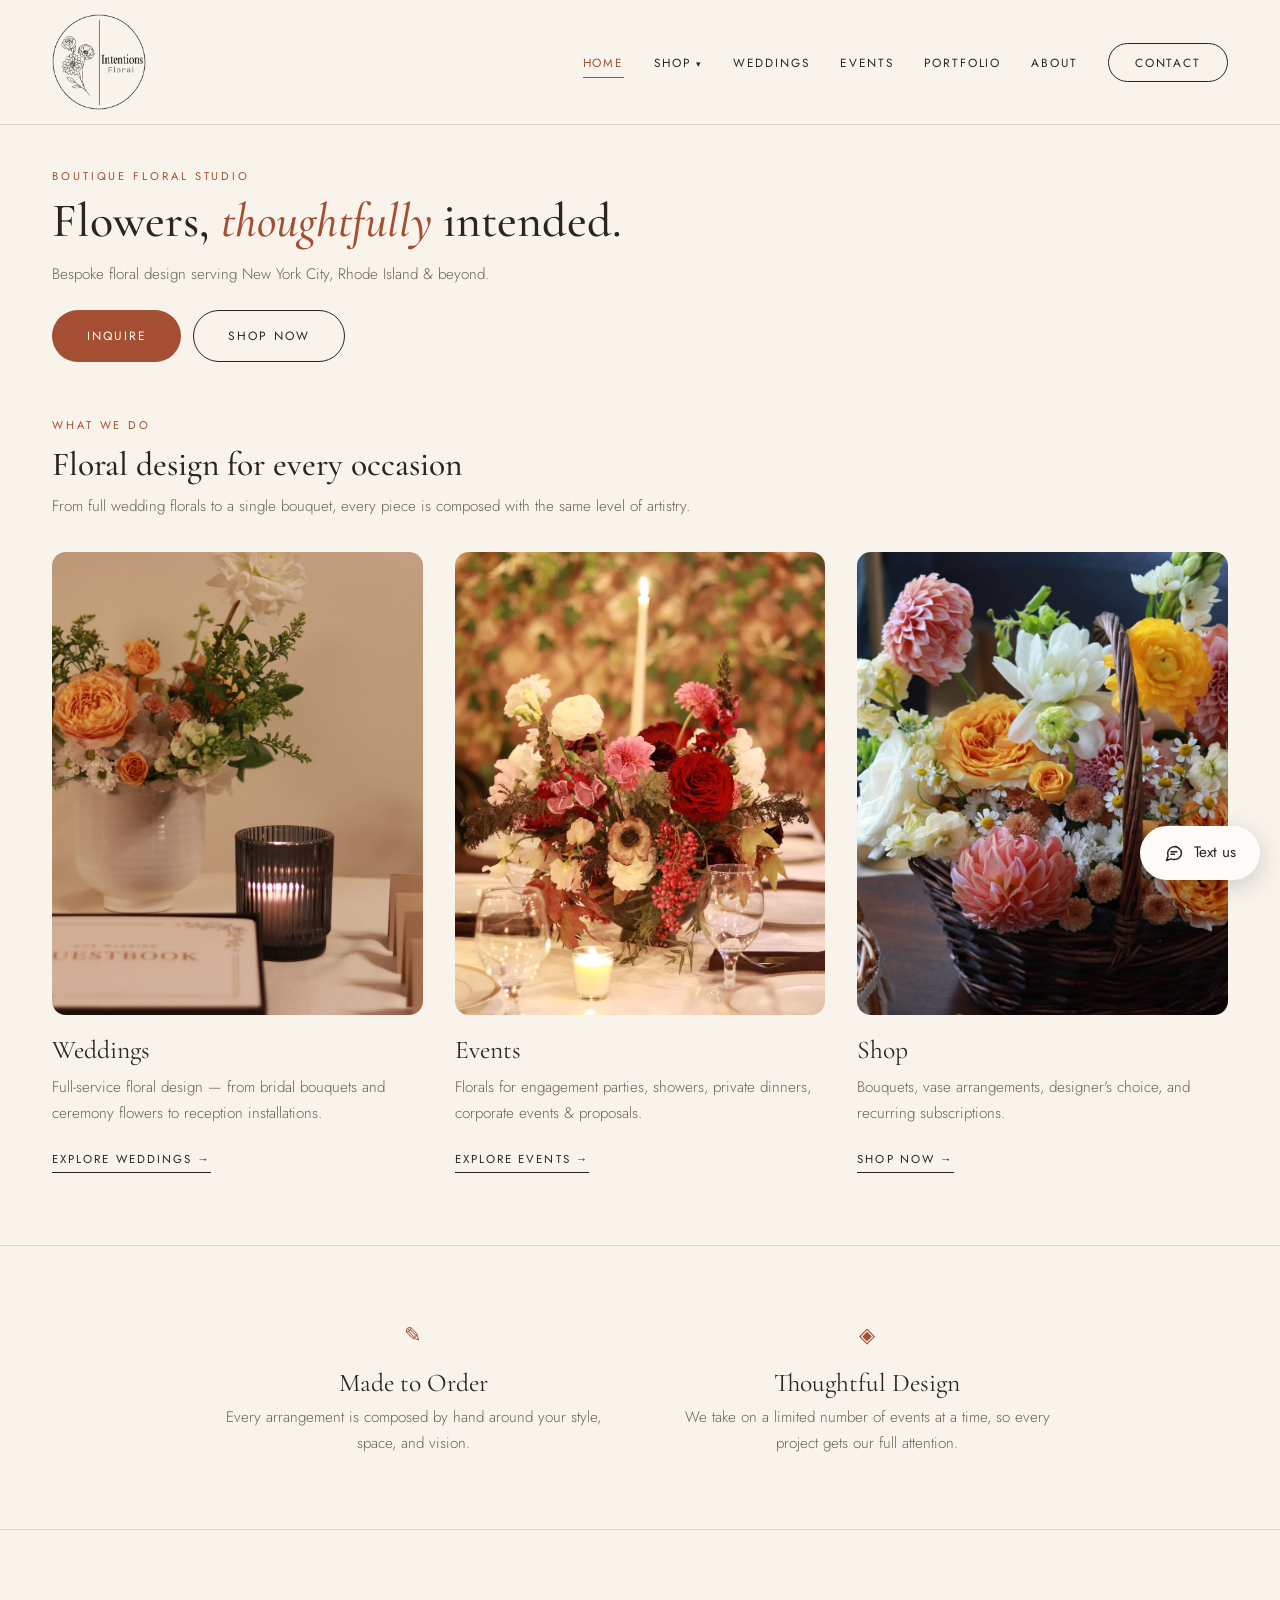
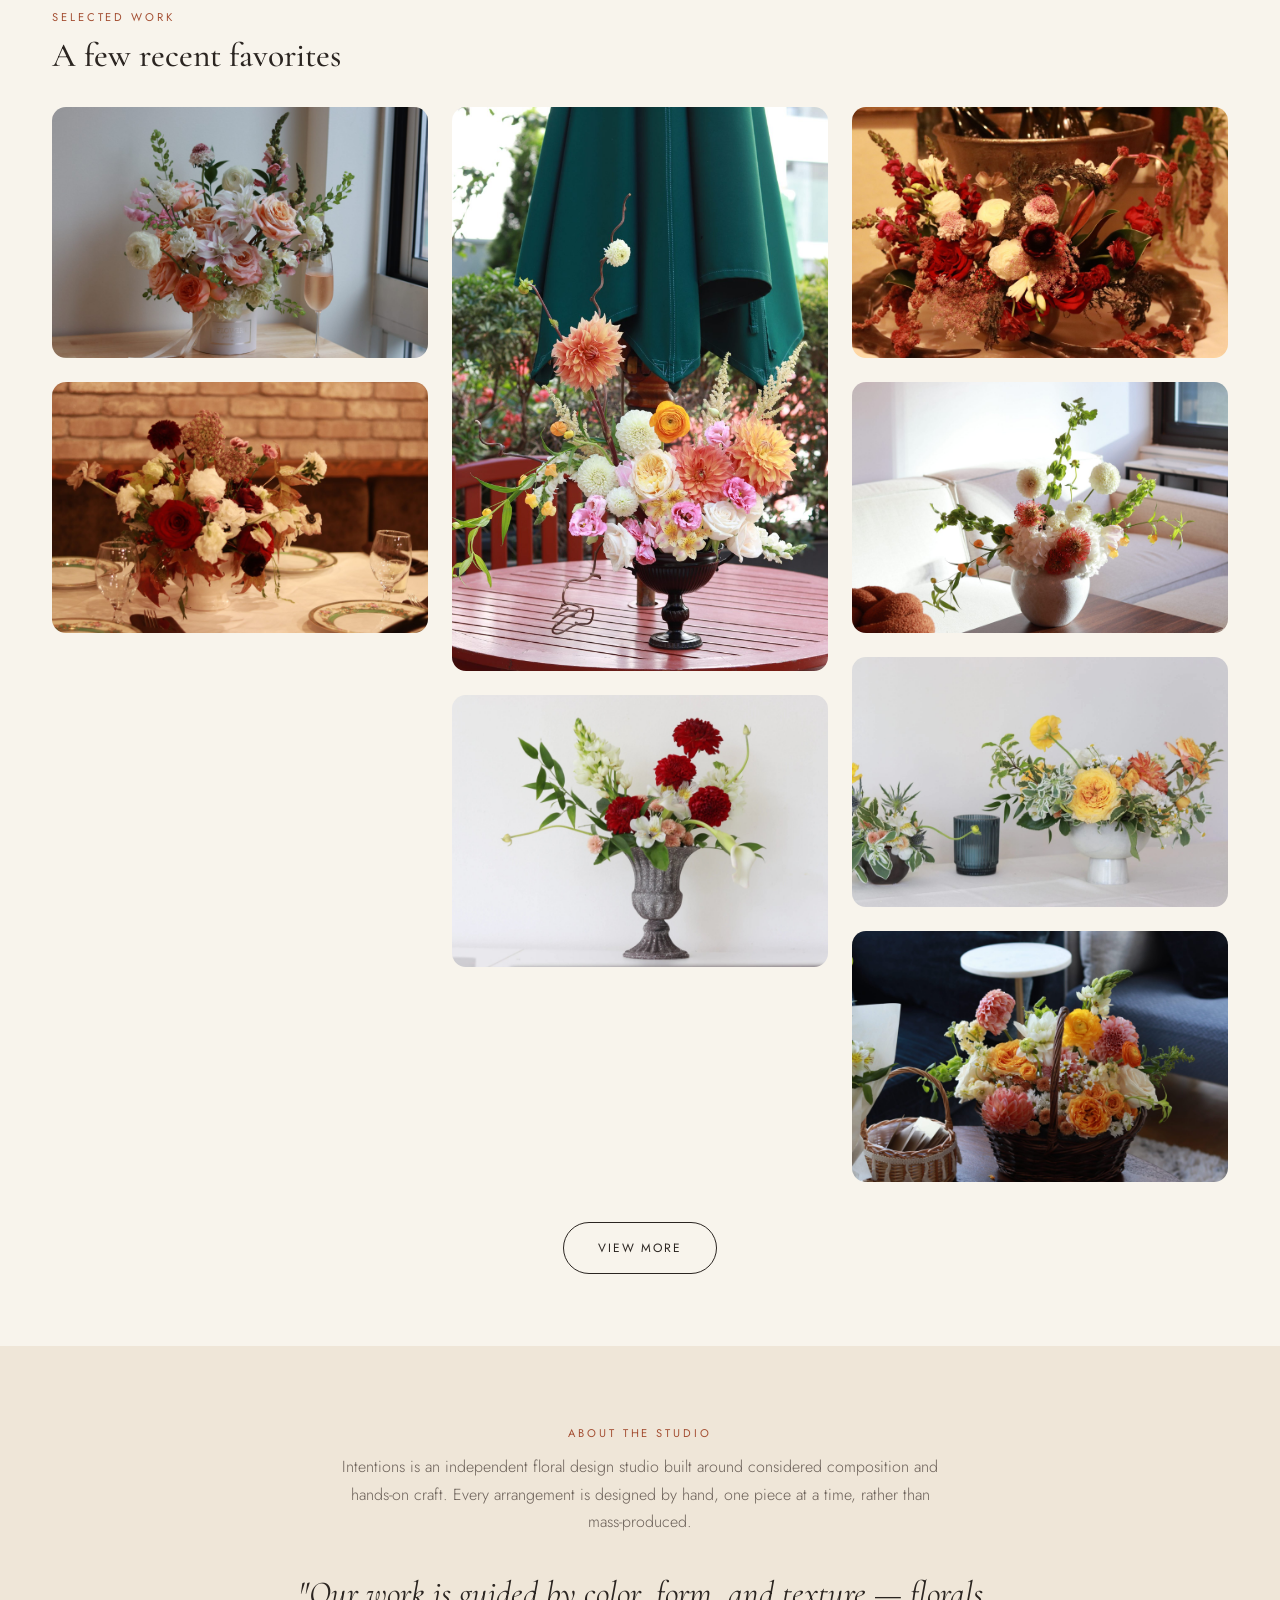
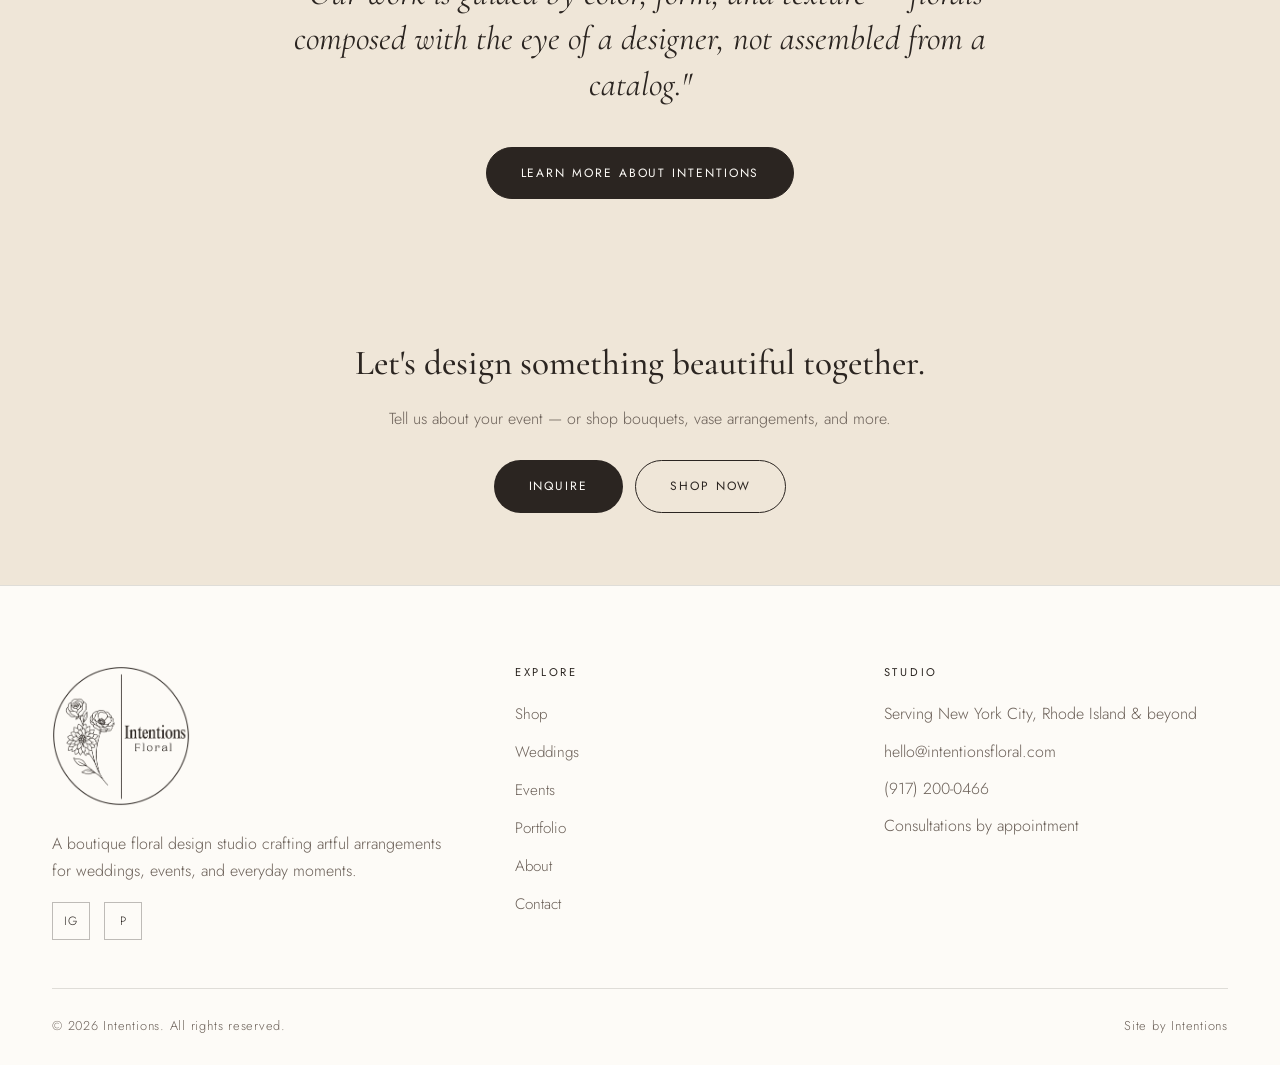
==== index.html @ 56207281 "Contact form: send submissions to a form-service endpoint, show honest errors instead of fake succes" ====
<!DOCTYPE html>
<html lang="en">
<head>
  <meta charset="UTF-8">
  <meta name="viewport" content="width=device-width, initial-scale=1.0">
  <title>Intentions | Floral Design Studio</title>
  <meta name="description" content="Intentions is a boutique floral design studio creating artful arrangements for weddings, events, and everyday moments — serving New York City, Rhode Island & beyond.">
  <link rel="icon" href="data:image/svg+xml,<svg xmlns=%22http://www.w3.org/2000/svg%22 viewBox=%220 0 100 100%22><text y=%22.9em%22 font-size=%2290%22>✿</text></svg>">
  <link rel="preconnect" href="https://fonts.googleapis.com">
  <link rel="preconnect" href="https://fonts.gstatic.com" crossorigin>
  <link href="https://fonts.googleapis.com/css2?family=Cormorant+Garamond:ital,wght@0,400;0,500;0,600;1,400;1,500&family=Jost:wght@300;400;500&display=swap" rel="stylesheet">
  <link rel="stylesheet" href="css/style.css?v=56">
</head>
<body>

  <header class="site-header">
    <nav class="nav">
      <a href="index.html" class="logo" aria-label="Intentions Floral home"><img src="images/brand/logo.png?v=3" alt="Intentions Floral"></a>
      <ul class="nav-links">
        <li><a href="index.html">Home</a></li>
        <li class="has-dropdown">
          <a href="shop.html" class="dropdown-toggle">Shop</a>
          <ul class="dropdown-menu">
            <li><a href="bouquets.html">Bouquets</a></li>
            <li><a href="vase-arrangements.html">Vase Arrangements</a></li>
            <li><a href="designers-choice.html">Designer's Choice</a></li>
            <li><a href="subscriptions.html">Subscriptions</a></li>
          </ul>
        </li>
        <li><a href="weddings.html">Weddings</a></li>
        <li><a href="events.html">Events</a></li>
        <li><a href="portfolio.html">Portfolio</a></li>
        <li><a href="about.html">About</a></li>
        <li><a href="contact.html" class="nav-cta">Contact</a></li>
      </ul>
      <button class="nav-toggle" aria-label="Toggle navigation" aria-expanded="false">
        <span></span><span></span><span></span>
      </button>
    </nav>
  </header>

  <main>
    <!-- Hero -->
    <section class="hero">
      <div class="container">
        <div class="hero-copy">
          <span class="eyebrow hero-eyebrow">Boutique Floral Studio</span>
          <h1>Flowers, <em>thoughtfully</em> intended.</h1>
          <p>Bespoke floral design serving New York City, Rhode Island &amp; beyond.</p>
          <div class="hero-actions">
            <a href="contact.html" class="btn btn-primary">Inquire</a>
            <a href="shop.html" class="btn btn-outline">Shop Now</a>
          </div>
        </div>
      </div>
    </section>

    <!-- Three service categories -->
    <section class="services-preview">
      <div class="container">
        <div class="section-header">
          <span class="eyebrow">What We Do</span>
          <h2>Floral design for every occasion</h2>
          <p>From full wedding florals to a single bouquet, every piece is composed with the same level of artistry.</p>
        </div>
        <div class="services-grid">
          <div class="service-card large">
            <div class="card-media"><img src="images/arrangements/peach-rose-styled.jpg" alt="Peach garden rose arrangement styled beside a wedding guestbook and escort cards"></div>
            <div class="service-card-body">
              <h3>Weddings</h3>
              <p>Full-service floral design — from bridal bouquets and ceremony flowers to reception installations.</p>
              <a href="weddings.html" class="service-link">Explore Weddings →</a>
            </div>
          </div>
          <div class="service-card large">
            <div class="card-media"><img src="images/events/oda-house/oda-house-dinner-centerpiece-portrait.jpg" alt="Burgundy rose and dahlia centerpiece beside a taper candle at a private dinner"></div>
            <div class="service-card-body">
              <h3>Events</h3>
              <p>Florals for engagement parties, showers, private dinners, corporate events &amp; proposals.</p>
              <a href="events.html" class="service-link">Explore Events →</a>
            </div>
          </div>
          <div class="service-card large">
            <div class="card-media"><img src="images/arrangements/basket-dahlia-full.jpg" alt="Dahlia and garden rose arrangement in a woven basket"></div>
            <div class="service-card-body">
              <h3>Shop</h3>
              <p>Bouquets, vase arrangements, designer's choice, and recurring subscriptions.</p>
              <a href="shop.html" class="service-link">Shop Now →</a>
            </div>
          </div>
        </div>
      </div>
    </section>

    <!-- Intro strip -->
    <section class="intro-strip">
      <div class="container">
        <div class="intro-item">
          <div class="icon">✎</div>
          <h3>Made to Order</h3>
          <p>Every arrangement is composed by hand around your style, space, and vision.</p>
        </div>
        <div class="intro-item">
          <div class="icon">◈</div>
          <h3>Thoughtful Design</h3>
          <p>We take on a limited number of events at a time, so every project gets our full attention.</p>
        </div>
      </div>
    </section>

    <!-- Selected work preview -->
    <section class="work-preview">
      <div class="container">
        <div class="section-header">
          <span class="eyebrow">Selected Work</span>
          <h2>A few recent favorites</h2>
        </div>
        <div class="gallery-grid">
          <div><img src="images/arrangements/peach-hatbox-champagne-styled.jpg" alt="Peach rose and ranunculus arrangement in a white flower box, styled beside a glass of rosé by a window"></div>
          <div><img src="images/events/oda-house/oda-house-dinner-table-centerpiece.jpg" alt="Burgundy and blush centerpiece on a private dinner table against a brick wall"></div>
          <div><img src="images/arrangements/garden-party-styled.jpg" alt="Colorful dahlia, rose, and ranunculus arrangement in a dark urn on a patio table under a green umbrella"></div>
          <div><img src="images/arrangements/red-dahlia-urn-calla.jpg" alt="Red dahlia, white alstroemeria, and calla lily arrangement in a grey stone urn"></div>
          <div><img src="images/events/oda-house/oda-house-wine-display-florals.jpg" alt="Burgundy florals styled around a bucket of wine bottles"></div>
          <div><img src="images/arrangements/garden-dahlia-centerpiece-full.jpg" alt="White dahlia, hydrangea, and pincushion protea arrangement in a white vase on a coffee table"></div>
          <div><img src="images/arrangements/yellow-garden-rose-compote-votive.jpg" alt="Yellow garden rose, orange dahlia, and ranunculus arrangement in a pale footed bowl beside a blue glass votive"></div>
          <div><img src="images/arrangements/gift-basket-full.jpg" alt="Dahlia, garden rose, and ranunculus gift basket arrangement"></div>
        </div>
        <div class="section-cta-center">
          <a href="portfolio.html" class="btn btn-outline">View More</a>
        </div>
      </div>
    </section>

    <!-- About the studio / philosophy -->
    <section class="philosophy">
      <div class="container">
        <span class="eyebrow">About the Studio</span>
        <p class="philosophy-intro">Intentions is an independent floral design studio built around considered composition and hands-on craft. Every arrangement is designed by hand, one piece at a time, rather than mass-produced.</p>
        <p class="philosophy-quote">"Our work is guided by color, form, and texture — florals composed with the eye of a designer, not assembled from a catalog."</p>
        <div class="section-cta-center">
          <a href="about.html" class="btn btn-dark">Learn More About Intentions</a>
        </div>
      </div>
    </section>

    <!-- CTA -->
    <section class="cta-band">
      <div class="container">
        <h2>Let's design something beautiful together.</h2>
        <p>Tell us about your event — or shop bouquets, vase arrangements, and more.</p>
        <div class="hero-actions">
          <a href="contact.html" class="btn btn-dark">Inquire</a>
          <a href="shop.html" class="btn btn-outline">Shop Now</a>
        </div>
      </div>
    </section>
  </main>

  <footer class="site-footer">
    <div class="container">
      <div class="footer-grid">
        <div class="footer-col">
          <a href="index.html" class="footer-logo" aria-label="Intentions Floral home"><img src="images/brand/logo.png?v=3" alt="Intentions Floral"></a>
          <p>A boutique floral design studio crafting artful arrangements for weddings, events, and everyday moments.</p>
          <div class="social-links">
            <a href="#" aria-label="Instagram">IG</a>
            <a href="#" aria-label="Pinterest">P</a>
          </div>
        </div>
        <div class="footer-col">
          <h4>Explore</h4>
          <ul>
            <li><a href="shop.html">Shop</a></li>
            <li><a href="weddings.html">Weddings</a></li>
            <li><a href="events.html">Events</a></li>
            <li><a href="portfolio.html">Portfolio</a></li>
            <li><a href="about.html">About</a></li>
            <li><a href="contact.html">Contact</a></li>
          </ul>
        </div>
        <div class="footer-col">
          <h4>Studio</h4>
          <ul>
            <li>Serving New York City, Rhode Island &amp; beyond</li>
            <li>hello@intentionsfloral.com</li>
            <li>(917) 200-0466</li>
            <li>Consultations by appointment</li>
          </ul>
        </div>
      </div>
      <div class="footer-bottom">
        <span>&copy; <span id="year"></span> Intentions. All rights reserved.</span>
        <span>Site by Intentions</span>
      </div>
    </div>
  </footer>

  <script src="js/main.js?v=56"></script>
</body>
</html>
---- css/style.css ----
/* =========================================================
   Intentions — Floral Design Studio
   Stylesheet — clean white, rounded, sans-serif (matches the Square store)
   ========================================================= */

:root {
  --color-ivory: #f8f4ec;
  --color-paper: #fdfbf7;
  --color-sand: #efe6d8;
  --color-sand-dark: #e0d3c0;
  --color-terracotta: #a44f33;
  --color-terracotta-dark: #843c25;
  --color-terracotta-light: #d79273;
  --color-olive: #6c7052;
  --color-olive-dark: #4f533b;
  --color-ink: #2b2521;
  --color-ink-soft: #6b6058;
  --color-white: #ffffff;
  --color-line: rgba(43, 37, 33, 0.14);

  --font-heading: 'Cormorant Garamond', Georgia, 'Times New Roman', serif;
  --font-body: 'Jost', 'Segoe UI', Arial, sans-serif;

  --max-width: 1240px;
  --radius-img: 14px;
  --radius-field: 10px;
  --transition: 0.3s ease;
}

/* ---------- Reset ---------- */
* {
  box-sizing: border-box;
}

html {
  scroll-behavior: smooth;
}

body {
  margin: 0;
  font-family: var(--font-body);
  font-weight: 300;
  color: var(--color-ink);
  background: var(--color-ivory);
  line-height: 1.75;
  -webkit-font-smoothing: antialiased;
}

img {
  max-width: 100%;
  display: block;
}

a {
  text-decoration: none;
  color: inherit;
}

ul {
  list-style: none;
  margin: 0;
  padding: 0;
}

h1, h2, h3, h4 {
  font-family: var(--font-heading);
  font-weight: 400;
  line-height: 1.15;
  margin: 0 0 0.6em;
  color: var(--color-ink);
}

p {
  margin: 0 0 1em;
}

.container {
  max-width: var(--max-width);
  margin: 0 auto;
  padding: 0 32px;
}

section {
  padding: 72px 0;
}

.section-header {
  text-align: center;
  max-width: 660px;
  margin: 0 auto 40px;
}

.eyebrow {
  display: inline-block;
  font-family: var(--font-body);
  letter-spacing: 0.26em;
  text-transform: uppercase;
  font-size: 0.7rem;
  color: var(--color-terracotta);
  margin-bottom: 10px;
  font-weight: 400;
}

.section-header h2 {
  font-size: 2.1rem;
  font-weight: 300;
  margin-bottom: 0.3em;
}

.section-header p {
  color: var(--color-ink-soft);
  font-size: 0.95rem;
  margin: 8px 0 0;
}

/* ---------- Buttons ---------- */
.btn {
  display: inline-block;
  padding: 16px 38px;
  border-radius: 0;
  font-family: var(--font-body);
  font-size: 0.74rem;
  letter-spacing: 0.2em;
  text-transform: uppercase;
  font-weight: 400;
  cursor: pointer;
  border: 1px solid transparent;
  transition: background var(--transition), color var(--transition), border-color var(--transition);
}

.btn-primary {
  background: var(--color-terracotta);
  color: var(--color-paper);
}

.btn-primary:hover {
  background: var(--color-terracotta-dark);
}

.btn-outline {
  background: transparent;
  color: var(--color-ink);
  border-color: var(--color-ink);
}

.btn-outline:hover {
  background: var(--color-ink);
  color: var(--color-paper);
}

.btn-dark {
  background: var(--color-ink);
  color: var(--color-paper);
}

.btn-dark:hover {
  background: var(--color-terracotta);
}

/* ---------- Header / Nav ---------- */
.site-header {
  position: sticky;
  top: 0;
  z-index: 1000;
  background: rgba(248, 244, 236, 0.94);
  backdrop-filter: blur(8px);
  border-bottom: 1px solid var(--color-line);
}

.nav {
  display: flex;
  align-items: center;
  justify-content: space-between;
  padding: 24px 32px;
  max-width: var(--max-width);
  margin: 0 auto;
}

.logo {
  font-family: var(--font-heading);
  font-size: 1.55rem;
  line-height: 1;
  font-weight: 500;
  text-transform: uppercase;
  letter-spacing: 0.2em;
  color: var(--color-ink);
}

.logo span {
  color: var(--color-terracotta);
}

.nav-links {
  display: flex;
  gap: 30px;
  align-items: center;
}

/* ---------- Dropdown (Shop) ---------- */
.has-dropdown {
  position: relative;
}

.dropdown-toggle::after {
  content: '▾';
  display: inline-block;
  margin-left: 5px;
  font-size: 0.8em;
}

.dropdown-menu {
  list-style: none;
  margin: 0;
  padding: 0;
}

@media (min-width: 861px) {
  .dropdown-menu {
    position: absolute;
    top: 100%;
    left: -18px;
    background: var(--color-paper);
    border: 1px solid var(--color-line);
    box-shadow: 0 20px 36px rgba(43, 37, 33, 0.1);
    padding: 10px 0;
    margin-top: 14px;
    min-width: 220px;
    opacity: 0;
    visibility: hidden;
    transform: translateY(6px);
    transition: opacity var(--transition), transform var(--transition), visibility var(--transition);
  }

  .dropdown-menu::before {
    content: '';
    position: absolute;
    left: 0;
    right: 0;
    top: -16px;
    height: 16px;
  }

  .has-dropdown:hover .dropdown-menu,
  .has-dropdown:focus-within .dropdown-menu {
    opacity: 1;
    visibility: visible;
    transform: translateY(0);
  }

  .dropdown-menu li {
    display: block;
  }

  .dropdown-menu a {
    display: block;
    padding: 11px 22px;
    white-space: nowrap;
  }

  .dropdown-menu a:hover {
    background: var(--color-sand);
    color: var(--color-terracotta-dark);
  }
}

@media (max-width: 860px) {
  .dropdown-menu {
    padding-left: 16px;
    border-left: 1px solid var(--color-line);
    margin: 2px 0 10px;
  }

  .dropdown-menu a {
    padding: 8px 0 !important;
    color: var(--color-ink-soft);
  }
}

.nav-links a {
  font-size: 0.74rem;
  letter-spacing: 0.16em;
  text-transform: uppercase;
  font-weight: 400;
  white-space: nowrap;
  color: var(--color-ink);
  position: relative;
  padding: 4px 0;
  transition: color var(--transition);
}

.nav-links a:hover,
.nav-links a.active {
  color: var(--color-terracotta);
}

.nav-links a.active::after {
  content: '';
  position: absolute;
  left: 0;
  bottom: -3px;
  width: 100%;
  height: 1px;
  background: var(--color-terracotta);
}

.nav-links a.nav-cta {
  border: 1px solid var(--color-ink);
  color: var(--color-ink);
  padding: 10px 24px;
  transition: background var(--transition), color var(--transition);
}

.nav-links a.nav-cta:hover,
.nav-links a.nav-cta.active {
  background: var(--color-ink);
  color: var(--color-paper);
}

.nav-links a.nav-cta.active::after {
  display: none;
}

.nav-toggle {
  display: none;
  flex-direction: column;
  gap: 6px;
  background: none;
  border: none;
  cursor: pointer;
  padding: 6px;
}

.nav-toggle span {
  width: 26px;
  height: 1px;
  background: var(--color-ink);
  transition: transform var(--transition), opacity var(--transition);
}

/* ---------- Photo hero (weddings) ---------- */
.photo-hero {
  position: relative;
  min-height: 420px;
  display: flex;
  align-items: center;
  justify-content: center;
  text-align: center;
  background-size: cover;
  background-position: center;
  color: var(--color-paper);
  overflow: hidden;
}

.photo-hero::before {
  content: '';
  position: absolute;
  inset: 0;
  background: linear-gradient(180deg, rgba(43, 37, 33, 0.3), rgba(43, 37, 33, 0.6));
}

.photo-hero .container {
  position: relative;
  z-index: 1;
}

.photo-hero .eyebrow {
  color: rgba(252, 250, 246, 0.85);
}

.photo-hero h1 {
  color: var(--color-paper);
  font-size: 2.8rem;
  font-weight: 300;
  margin-bottom: 8px;
}

.photo-hero p {
  color: rgba(252, 250, 246, 0.85);
}

.photo-hero .breadcrumb a {
  color: var(--color-paper);
}

/* ---------- Hero (home) ---------- */
.hero {
  position: relative;
  padding: 40px 0 56px;
  background: var(--color-ivory);
  overflow: hidden;
}

.hero .container {
  display: grid;
  grid-template-columns: 0.7fr 1.3fr;
  gap: 56px;
  align-items: center;
}

.hero-eyebrow {
  color: var(--color-terracotta);
}

.hero h1 {
  font-size: 3rem;
  font-weight: 300;
  line-height: 1.08;
  margin-bottom: 0.35em;
}

.hero h1 em {
  font-style: italic;
  color: var(--color-terracotta);
}

.hero p {
  font-size: 0.95rem;
  color: var(--color-ink-soft);
  max-width: 340px;
}

.hero-actions {
  display: flex;
  gap: 12px;
  margin-top: 26px;
  flex-wrap: wrap;
}

.hero-visual {
  position: relative;
  height: calc(100vh - 180px);
  min-height: 420px;
  max-height: 720px;
  background: url('../images/arrangements/sculptural-dahlia-full.jpg') center/cover no-repeat;
  display: flex;
  align-items: flex-end;
  justify-content: flex-start;
  overflow: hidden;
}

.hero-visual::before {
  content: '';
  position: absolute;
  inset: 0;
  background: linear-gradient(180deg, rgba(43, 37, 33, 0) 60%, rgba(43, 37, 33, 0.55) 100%);
}

.hero-visual span {
  position: relative;
  font-family: var(--font-heading);
  font-style: italic;
  font-size: 1.25rem;
  color: var(--color-paper);
  margin: 0 0 28px 30px;
}

/* ---------- Placeholder image blocks (swap for real photos) ---------- */
.img-placeholder {
  position: relative;
  background: linear-gradient(160deg, var(--color-sand), var(--color-sand-dark));
  display: flex;
  align-items: center;
  justify-content: center;
  color: var(--color-ink-soft);
  font-family: var(--font-body);
  text-transform: uppercase;
  letter-spacing: 0.2em;
  font-size: 0.7rem;
  text-align: center;
  overflow: hidden;
}

.img-placeholder span {
  position: relative;
  z-index: 1;
  padding: 0 12px;
}

.img-placeholder small {
  display: block;
  font-size: 0.68rem;
  opacity: 0.85;
  margin-top: 4px;
  letter-spacing: 0.12em;
}

/* ---------- Intro strip ---------- */
.intro-strip {
  padding: 72px 0;
  border-top: 1px solid var(--color-line);
  border-bottom: 1px solid var(--color-line);
}

.intro-strip .container {
  display: grid;
  grid-template-columns: repeat(2, 1fr);
  gap: 72px;
  max-width: 900px;
  text-align: center;
}

.intro-item .icon {
  font-size: 1.3rem;
  color: var(--color-terracotta);
  margin-bottom: 14px;
}

.intro-item h3 {
  font-size: 1.6rem;
  font-weight: 400;
  margin-bottom: 8px;
}

.intro-item p {
  color: var(--color-ink-soft);
  font-size: 0.95rem;
  margin: 0;
}

/* ---------- Services grid / cards ---------- */
.services-grid {
  display: grid;
  grid-template-columns: repeat(3, 1fr);
  gap: 32px;
}

.services-grid.two-up {
  grid-template-columns: repeat(2, 1fr);
  max-width: 820px;
  margin: 0 auto;
}

.services-grid.four-up {
  grid-template-columns: repeat(4, 1fr);
  gap: 24px;
}

.service-card {
  background: transparent;
  transition: transform var(--transition);
}

.service-card .img-placeholder {
  height: 280px;
}

.service-card-body {
  padding: 20px 0 0;
}

.bouquet-tiers .service-card {
  display: flex;
  flex-direction: column;
}

.bouquet-tiers .service-card-body {
  flex: 1;
  display: flex;
  flex-direction: column;
}

.order-row {
  margin-top: auto;
  padding-top: 22px;
}

.btn-order {
  display: block;
  text-align: center;
  padding: 14px 24px;
}

.bouquet-tiers .card-media {
  aspect-ratio: 1 / 1;
}

.service-card h3 {
  font-size: 1.6rem;
  font-weight: 400;
  margin-bottom: 10px;
}

.service-card p {
  color: var(--color-ink-soft);
  font-size: 0.95rem;
}

.service-price {
  display: block;
  margin-top: 14px;
  color: var(--color-terracotta-dark);
  font-family: var(--font-heading);
  font-style: italic;
  font-size: 1.25rem;
}

.service-link {
  display: inline-block;
  margin-top: 8px;
  padding-bottom: 3px;
  font-size: 0.72rem;
  letter-spacing: 0.18em;
  text-transform: uppercase;
  font-weight: 400;
  color: var(--color-ink);
  border-bottom: 1px solid var(--color-ink);
  transition: color var(--transition), border-color var(--transition);
}

.service-link:hover {
  color: var(--color-terracotta);
  border-color: var(--color-terracotta);
}

.section-cta-center {
  text-align: center;
  margin-top: 40px;
}

/* Photo tile used inside service cards */
.card-media {
  aspect-ratio: 4 / 5;
  overflow: hidden;
  background: var(--color-sand);
}

.card-media img {
  width: 100%;
  height: 100%;
  object-fit: cover;
  transition: transform 0.8s ease;
}

.service-card:hover .card-media img {
  transform: scale(1.04);
}

/* ---------- Collection tiles (shop by occasion) ---------- */
.collection-grid {
  display: flex;
  flex-wrap: wrap;
  justify-content: center;
  gap: 24px;
}

.collection-tile {
  position: relative;
  display: block;
  flex: 0 0 calc((100% - 72px) / 4);
  aspect-ratio: 4 / 5;
  overflow: hidden;
  background: var(--color-sand);
}

.collection-tile img {
  width: 100%;
  height: 100%;
  object-fit: cover;
  transition: transform 0.9s ease;
}

.collection-tile:hover img,
.collection-tile:focus-visible img {
  transform: scale(1.05);
}

.collection-tile span {
  position: absolute;
  left: 50%;
  top: 50%;
  transform: translate(-50%, -50%);
  width: 78%;
  background: var(--color-paper);
  color: var(--color-ink);
  text-align: center;
  font-family: var(--font-heading);
  font-size: 1.45rem;
  line-height: 1.2;
  padding: 16px 12px;
  transition: background var(--transition), color var(--transition);
}

.collection-tile:hover span,
.collection-tile:focus-visible span {
  background: var(--color-terracotta);
  color: var(--color-paper);
}

/* ---------- Gallery (masonry: each photo keeps its natural proportions) ---------- */
.gallery-grid {
  column-count: 3;
  column-gap: 24px;
}

.gallery-grid > div {
  break-inside: avoid;
  margin-bottom: 24px;
  overflow: hidden;
}

.gallery-grid .img-placeholder {
  height: 260px;
}

.gallery-grid img {
  width: 100%;
  height: auto;
  display: block;
}

.filter-bar {
  display: flex;
  justify-content: center;
  gap: 14px;
  margin-bottom: 48px;
  flex-wrap: wrap;
}

.filter-btn {
  background: transparent;
  border: 1px solid var(--color-line);
  padding: 9px 22px;
  font-family: var(--font-body);
  font-size: 0.72rem;
  letter-spacing: 0.16em;
  text-transform: uppercase;
  cursor: pointer;
  transition: background var(--transition), color var(--transition), border-color var(--transition);
}

.filter-btn:hover,
.filter-btn.active {
  background: var(--color-ink);
  color: var(--color-paper);
  border-color: var(--color-ink);
}

/* ---------- Philosophy / studio blurb ---------- */
.philosophy {
  background: var(--color-ink);
  color: var(--color-paper);
  text-align: center;
}

.philosophy .eyebrow {
  color: var(--color-terracotta-light);
}

.philosophy-intro {
  max-width: 600px;
  margin: 0 auto 36px;
  font-size: 1rem;
  color: rgba(252, 250, 246, 0.75);
}

.philosophy-quote {
  font-family: var(--font-heading);
  font-style: italic;
  font-weight: 300;
  font-size: 2.1rem;
  max-width: 760px;
  margin: 0 auto;
  line-height: 1.35;
}

.philosophy .btn-dark {
  background: transparent;
  border-color: rgba(252, 250, 246, 0.6);
  color: var(--color-paper);
}

.philosophy .btn-dark:hover {
  background: var(--color-paper);
  color: var(--color-ink);
}

.studio-blurb {
  max-width: 700px;
  margin: 0 auto;
  text-align: center;
}

.studio-blurb p {
  font-size: 1.05rem;
  color: var(--color-ink-soft);
}

/* ---------- Large homepage service tiles ---------- */
.service-card.large .img-placeholder {
  aspect-ratio: 4 / 5;
  height: auto;
}

/* ---------- Tag chips ---------- */
.tag-list {
  display: flex;
  flex-wrap: wrap;
  gap: 12px;
}

.tag-list.centered {
  justify-content: center;
}

.tag-chip {
  border: 1px solid var(--color-line);
  padding: 8px 20px;
  font-size: 0.72rem;
  letter-spacing: 0.14em;
  text-transform: uppercase;
  color: var(--color-ink-soft);
}

/* ---------- Note box ---------- */
.note-box {
  background: var(--color-paper);
  border-left: 2px solid var(--color-terracotta);
  padding: 24px 30px;
  margin-top: 32px;
  font-size: 0.95rem;
  color: var(--color-ink-soft);
}

.note-box strong {
  color: var(--color-ink);
  font-weight: 500;
}

.note-box p:last-child {
  margin-bottom: 0;
}

/* ---------- CTA band ---------- */
.cta-band {
  background: var(--color-sand);
  color: var(--color-ink);
  text-align: center;
}

.cta-band h2 {
  font-size: 2.2rem;
  font-weight: 300;
}

.cta-band p {
  color: var(--color-ink-soft);
  max-width: 520px;
  margin: 0 auto 28px;
}

.cta-band .hero-actions {
  justify-content: center;
  margin-top: 0;
}

/* ---------- Page hero (inner pages) ---------- */
.page-hero {
  background: var(--color-ivory);
  padding: 44px 0 36px;
  text-align: center;
  border-bottom: 1px solid var(--color-line);
}

.page-hero .eyebrow {
  color: var(--color-terracotta);
}

.page-hero .eyebrow {
  margin-bottom: 6px;
}

.page-hero h1 {
  font-size: 2.5rem;
  font-weight: 300;
  margin-bottom: 8px;
}

.breadcrumb {
  color: var(--color-ink-soft);
  font-size: 0.72rem;
  letter-spacing: 0.16em;
  text-transform: uppercase;
  margin: 0;
}

.breadcrumb a {
  color: var(--color-ink);
  border-bottom: 1px solid transparent;
  transition: border-color var(--transition);
}

.breadcrumb a:hover {
  border-color: var(--color-ink);
}

/* ---------- About page ---------- */
.about-grid {
  display: grid;
  grid-template-columns: 0.9fr 1.1fr;
  gap: 80px;
  align-items: center;
}

.about-grid .img-placeholder {
  height: 560px;
}

.about-copy h2 {
  font-size: 2.6rem;
  font-weight: 300;
}

.about-copy .philosophy-quote {
  font-size: 1.6rem;
  max-width: none;
  margin: 28px 0 36px;
  padding-left: 26px;
  border-left: 1px solid var(--color-terracotta);
  color: var(--color-ink);
}

.values-grid {
  display: grid;
  grid-template-columns: repeat(3, 1fr);
  gap: 48px;
}

.value-card {
  text-align: center;
  padding: 24px 12px;
  border-top: 1px solid var(--color-line);
}

.value-card .icon {
  font-size: 1.3rem;
  color: var(--color-terracotta);
  margin-bottom: 14px;
}

.value-card h3 {
  font-size: 1.5rem;
}

.value-card p {
  color: var(--color-ink-soft);
  font-size: 0.95rem;
  margin: 0;
}

/* ---------- Weddings & Events category lists ---------- */
.category-grid {
  display: grid;
  grid-template-columns: repeat(2, 1fr);
  gap: 24px 64px;
}

.category-block {
  border-top: 1px solid var(--color-ink);
  padding: 28px 0 24px;
}

.category-block h3 {
  font-size: 1.7rem;
  font-weight: 400;
  margin-bottom: 12px;
  color: var(--color-ink);
}

.category-block ul li {
  padding: 8px 0;
  color: var(--color-ink-soft);
  font-size: 0.95rem;
  border-bottom: 1px solid var(--color-line);
}

.category-block ul li:last-child {
  border-bottom: none;
}

/* ---------- Process / FAQ ---------- */
.process-steps {
  display: grid;
  grid-template-columns: repeat(4, 1fr);
  gap: 40px;
}

.process-step {
  text-align: center;
  position: relative;
}

.process-step .step-number {
  width: 52px;
  height: 52px;
  border-radius: 50%;
  border: 1px solid var(--color-terracotta);
  color: var(--color-terracotta);
  display: flex;
  align-items: center;
  justify-content: center;
  font-family: var(--font-heading);
  font-size: 1.5rem;
  margin: 0 auto 20px;
}

.process-step h3 {
  font-size: 1.4rem;
}

.process-step p {
  color: var(--color-ink-soft);
  font-size: 0.95rem;
  margin: 0;
}

.faq-list {
  max-width: 820px;
  margin: 0 auto;
}

.rate-list {
  margin-top: 8px;
  max-width: 640px;
}

.rate-list li {
  display: flex;
  justify-content: space-between;
  gap: 24px;
  padding: 9px 0;
  border-bottom: 1px solid var(--color-line);
  color: var(--color-ink-soft);
  font-size: 0.95rem;
}

.rate-list li:last-child {
  border-bottom: none;
}

.rate-list li span:last-child {
  color: var(--color-ink);
  white-space: nowrap;
  font-weight: 400;
}

.rate-note {
  margin-top: 20px;
}

.faq-item a {
  border-bottom: 1px solid currentColor;
}

.contact-section + .faq {
  border-top: 1px solid var(--color-line);
}

.faq-item {
  border-bottom: 1px solid var(--color-line);
  padding: 28px 0;
}

.faq-item h3 {
  font-size: 1.45rem;
  margin-bottom: 8px;
}

.faq-item p {
  color: var(--color-ink-soft);
  margin: 0;
}

/* ---------- Contact page ---------- */
.contact-layout {
  display: grid;
  grid-template-columns: 1fr 1fr;
  gap: 80px;
}

.contact-info-item {
  display: flex;
  gap: 18px;
  margin-bottom: 32px;
}

.contact-info-item .icon {
  color: var(--color-terracotta);
  font-size: 1.2rem;
  flex-shrink: 0;
}

.contact-info-item h3 {
  font-size: 1.35rem;
  margin-bottom: 4px;
}

.contact-info-item p {
  color: var(--color-ink-soft);
  margin: 0;
}

.form-group {
  margin-bottom: 26px;
}

.form-group label {
  display: block;
  font-size: 0.7rem;
  letter-spacing: 0.18em;
  text-transform: uppercase;
  margin-bottom: 4px;
  color: var(--color-ink-soft);
  font-weight: 400;
}

.form-row {
  display: grid;
  grid-template-columns: 1fr 1fr;
  gap: 28px;
}

input,
select,
textarea {
  width: 100%;
  padding: 10px 0;
  border: none;
  border-bottom: 1px solid rgba(43, 37, 33, 0.3);
  border-radius: 0;
  font-family: var(--font-body);
  font-weight: 300;
  font-size: 1rem;
  background: transparent;
  color: var(--color-ink);
  transition: border-color var(--transition);
}

input:focus,
select:focus,
textarea:focus {
  outline: none;
  border-bottom-color: var(--color-terracotta);
}

::placeholder {
  color: rgba(107, 96, 88, 0.6);
}

textarea {
  resize: vertical;
  min-height: 130px;
}

.form-note {
  font-size: 0.85rem;
  color: var(--color-ink-soft);
  margin-top: 14px;
}

.form-success {
  display: none;
  background: rgba(108, 112, 82, 0.12);
  border-left: 2px solid var(--color-olive);
  color: var(--color-olive-dark);
  padding: 14px 18px;
  margin-bottom: 20px;
  font-size: 0.92rem;
}

.form-success.visible {
  display: block;
}

.map-placeholder {
  height: 240px;
  margin-top: 12px;
}

/* ---------- Footer ---------- */
.site-footer {
  background: var(--color-ink);
  color: rgba(252, 250, 246, 0.7);
  padding: 80px 0 28px;
}

.footer-grid {
  display: grid;
  grid-template-columns: 1.3fr 1fr 1.1fr;
  gap: 56px;
  padding-bottom: 48px;
  border-bottom: 1px solid rgba(252, 250, 246, 0.14);
}

.footer-logo {
  font-family: var(--font-heading);
  font-size: 1.5rem;
  text-transform: uppercase;
  letter-spacing: 0.2em;
  color: var(--color-paper);
  margin-bottom: 16px;
  display: inline-block;
}

.footer-logo span {
  color: var(--color-terracotta-light);
}

.footer-col h4 {
  color: var(--color-paper);
  font-family: var(--font-body);
  font-size: 0.7rem;
  font-weight: 400;
  letter-spacing: 0.24em;
  text-transform: uppercase;
  margin-bottom: 22px;
}

.footer-col ul li {
  margin-bottom: 10px;
}

.footer-col a {
  color: rgba(252, 250, 246, 0.7);
  transition: color var(--transition);
  font-size: 0.95rem;
}

.footer-col a:hover {
  color: var(--color-terracotta-light);
}

.social-links {
  display: flex;
  gap: 14px;
  margin-top: 18px;
}

.social-links a {
  width: 38px;
  height: 38px;
  border: 1px solid rgba(252, 250, 246, 0.28);
  display: flex;
  align-items: center;
  justify-content: center;
  font-size: 0.75rem;
  letter-spacing: 0.06em;
  transition: background var(--transition), border-color var(--transition), color var(--transition);
}

.social-links a:hover {
  background: var(--color-paper);
  border-color: var(--color-paper);
  color: var(--color-ink);
}

.footer-bottom {
  padding-top: 26px;
  display: flex;
  justify-content: space-between;
  font-size: 0.8rem;
  letter-spacing: 0.06em;
  flex-wrap: wrap;
  gap: 12px;
}

.footer-bottom a {
  color: rgba(252, 250, 246, 0.6);
}

/* ---------- Responsive ---------- */
@media (max-width: 1020px) {
  .services-grid.four-up {
    grid-template-columns: repeat(2, 1fr);
  }
}

@media (max-width: 900px) {
  .hero .container {
    grid-template-columns: 1fr;
    gap: 48px;
  }

  .hero h1 {
    font-size: 3.6rem;
  }

  .hero-visual {
    height: 440px;
  }

  .about-grid {
    grid-template-columns: 1fr;
    gap: 48px;
  }

  .about-grid .img-placeholder {
    height: 380px;
  }

  .intro-strip .container,
  .services-grid,
  .values-grid,
  .process-steps {
    grid-template-columns: repeat(2, 1fr);
  }

  .category-grid {
    grid-template-columns: 1fr;
  }

  .collection-tile {
    flex-basis: calc((100% - 24px) / 2);
  }

  .gallery-grid {
    column-count: 2;
  }

  .footer-grid {
    grid-template-columns: 1fr 1fr;
  }

  .contact-layout {
    grid-template-columns: 1fr;
    gap: 56px;
  }
}

@media (max-width: 860px) {
  .container {
    padding: 0 24px;
  }

  .nav {
    padding: 20px 24px;
  }

  .nav-links {
    position: absolute;
    top: 100%;
    left: 0;
    right: 0;
    background: var(--color-ivory);
    flex-direction: column;
    align-items: flex-start;
    gap: 0;
    padding: 12px 24px 24px;
    border-bottom: 1px solid var(--color-line);
    transform: translateY(-8px);
    opacity: 0;
    visibility: hidden;
    transition: transform var(--transition), opacity var(--transition), visibility var(--transition);
  }

  .nav-links.open {
    transform: translateY(0);
    opacity: 1;
    visibility: visible;
  }

  .nav-links a {
    display: block;
    padding: 12px 0;
    width: 100%;
  }

  .nav-links a.nav-cta {
    display: inline-block;
    width: auto;
    margin-top: 10px;
    padding: 12px 28px;
  }

  .nav-toggle {
    display: flex;
  }

  .hero {
    padding: 56px 0 72px;
  }

  .hero h1 {
    font-size: 3rem;
  }

  .page-hero {
    padding: 36px 0 28px;
  }

  .page-hero h1,
  .photo-hero h1 {
    font-size: 2.1rem;
  }

  .section-header h2,
  .cta-band h2 {
    font-size: 1.8rem;
  }

  .philosophy-quote {
    font-size: 1.7rem;
  }

  .services-grid,
  .services-grid.two-up,
  .services-grid.four-up,
  .intro-strip .container,
  .values-grid,
  .process-steps {
    grid-template-columns: 1fr;
  }

  .services-grid.four-up {
    gap: 40px;
  }

  .collection-grid {
    gap: 12px;
  }

  .collection-tile {
    flex-basis: calc((100% - 12px) / 2);
  }

  .collection-tile span {
    font-size: 1.1rem;
    padding: 12px 8px;
  }

  .gallery-grid {
    column-count: 1;
  }

  .form-row {
    grid-template-columns: 1fr;
    gap: 0;
  }

  .footer-grid {
    grid-template-columns: 1fr;
  }

  section {
    padding: 48px 0;
  }
}


/* =========================================================
   Blended look: warm ivory + terracotta, serif headings,
   rounded photos/fields, pill buttons, left-aligned headings
   ========================================================= */
body { font-weight: 300; line-height: 1.7; }

h1, h2, h3, h4 { font-weight: 500; letter-spacing: 0; }

.section-header h2,
.cta-band h2,
.page-hero h1,
.photo-hero h1,
.hero h1,
.about-copy h2 { font-weight: 500; }

.section-header,
.page-hero { text-align: left; }

.section-header {
  max-width: none;
  margin: 0 0 32px;
}

.section-header p { max-width: 640px; }

.page-hero { border-bottom: none; }

/* Header and navigation */
.nav { padding: 14px 32px; }

.logo img { height: 96px; width: auto; }

.nav-links a.nav-cta {
  border-radius: 999px;
  padding: 10px 26px;
}

.dropdown-menu { border-radius: 12px; }

/* Buttons: pills */
.btn {
  border-radius: 999px;
  padding: 15px 34px;
  font-size: 0.75rem;
  letter-spacing: 0.16em;
}

/* Rounded photos */
.card-media,
.collection-tile,
.gallery-grid > div,
.hero-visual,
.img-placeholder,
.photo-hero { border-radius: var(--radius-img); }

.photo-hero { margin: 0 24px; }

.collection-tile span { border-radius: 8px; }

.tag-chip, .filter-btn { border-radius: 999px; }

.note-box { border-left: none; background: var(--color-sand); border-radius: var(--radius-img); }

.philosophy,
.cta-band { background: var(--color-sand); color: var(--color-ink); }

.philosophy .eyebrow { color: var(--color-terracotta); }
.philosophy-intro { color: var(--color-ink-soft); }
.philosophy-quote { font-weight: 400; }

.philosophy .btn-dark {
  background: var(--color-ink);
  border-color: var(--color-ink);
  color: var(--color-paper);
}

.philosophy .btn-dark:hover { background: var(--color-terracotta); color: var(--color-paper); }

.cta-band h2 { color: var(--color-ink); }
.cta-band p { color: var(--color-ink-soft); }

/* Forms: roomy rounded fields */
.form-group label {
  font-size: 0.72rem;
  letter-spacing: 0.16em;
  text-transform: uppercase;
  color: var(--color-ink-soft);
  font-weight: 400;
  margin-bottom: 6px;
}

input, select, textarea {
  padding: 14px 16px;
  border: 1px solid rgba(43, 37, 33, 0.3);
  border-radius: var(--radius-field);
  background: var(--color-paper);
  font-weight: 300;
}

input:focus, select:focus, textarea:focus {
  border-color: var(--color-terracotta);
  box-shadow: 0 0 0 3px rgba(164, 79, 51, 0.12);
}

.form-success { border-radius: var(--radius-field); }

/* Footer: light so the logo reads clearly */
.site-footer {
  background: var(--color-paper);
  color: var(--color-ink-soft);
  border-top: 1px solid var(--color-line);
}

.footer-grid { border-bottom-color: var(--color-line); }
.footer-logo img { height: 140px; width: auto; }
.footer-col h4 { color: var(--color-ink); }
.footer-col a { color: var(--color-ink-soft); }
.footer-col a:hover { color: var(--color-terracotta); }
.social-links a { border-color: rgba(43, 37, 33, 0.3); color: var(--color-ink); }
.social-links a:hover { background: var(--color-ink); border-color: var(--color-ink); color: var(--color-paper); }
.footer-bottom a { color: var(--color-ink-soft); }

/* Swipeable photo row (events) */
.carousel-head {
  display: flex;
  justify-content: space-between;
  align-items: flex-end;
  gap: 24px;
  margin-bottom: 24px;
}

.carousel-head .section-header { margin-bottom: 0; }

.carousel-nav { display: flex; gap: 10px; flex-shrink: 0; }

.carousel-btn {
  width: 44px;
  height: 44px;
  border-radius: 50%;
  border: 1px solid rgba(43, 37, 33, 0.35);
  background: var(--color-paper);
  color: var(--color-ink);
  font-size: 1.1rem;
  cursor: pointer;
  transition: background var(--transition), color var(--transition);
}

.carousel-btn:hover { background: var(--color-ink); color: var(--color-paper); }

.carousel-track {
  display: flex;
  gap: 20px;
  overflow-x: auto;
  scroll-snap-type: x mandatory;
  scrollbar-width: none;
  -webkit-overflow-scrolling: touch;
}

.carousel-track::-webkit-scrollbar { display: none; }

.carousel-track > div {
  flex: 0 0 auto;
  height: 520px;
  border-radius: var(--radius-img);
  overflow: hidden;
  scroll-snap-align: start;
}

.carousel-track img { height: 100%; width: auto; max-width: none; }

@media (max-width: 860px) {
  .carousel-track > div { height: 340px; }
  .carousel-head { flex-direction: column; align-items: flex-start; }
  .photo-hero { margin: 0 12px; }
}

/* Floating "Text us" button */
.text-us {
  display: inline-flex;
  align-items: center;
  gap: 10px;
  position: fixed;
  right: 20px;
  bottom: 20px;
  z-index: 900;
  padding: 14px 24px;
  border-radius: 999px;
  background: var(--color-paper);
  color: var(--color-ink);
  font-weight: 400;
  font-size: 0.95rem;
  box-shadow: 0 6px 24px rgba(20, 20, 20, 0.18);
  transition: background var(--transition), color var(--transition);
}

.text-us:hover { background: var(--color-ink); color: var(--color-white); }

/* Events page: hero card, highlights, accordion FAQ */
.event-hero { padding: 28px 0 0; }

.event-hero-photo {
  height: 460px;
  border-radius: var(--radius-img);
  background-size: cover;
  background-position: center;
}

.event-hero-card {
  position: relative;
  max-width: 820px;
  margin: -96px auto 0;
  padding: 40px 44px;
  background: var(--color-paper);
  border-radius: var(--radius-img);
  box-shadow: 0 14px 44px rgba(43, 37, 33, 0.12);
}

.event-hero-card h1 { font-size: 2.6rem; margin-bottom: 12px; }
.event-hero-card p { color: var(--color-ink-soft); margin-bottom: 22px; }
.event-hero-card .eyebrow { margin-bottom: 8px; }

.highlight {
  display: grid;
  grid-template-columns: 1fr 1fr;
  gap: 64px;
  align-items: center;
  margin-bottom: 64px;
}

.highlight:last-child { margin-bottom: 0; }
.highlight:nth-of-type(even) .highlight-media { order: 2; }

.highlight-media {
  border-radius: var(--radius-img);
  overflow: hidden;
  aspect-ratio: 4 / 3;
  background: var(--color-sand);
}

.highlight-media img { width: 100%; height: 100%; object-fit: cover; }

.highlight-copy h3 { font-size: 2.1rem; margin-bottom: 12px; }
.highlight-copy p { color: var(--color-ink-soft); }

.highlight-price {
  font-family: var(--font-heading);
  font-size: 1.4rem;
  font-style: italic;
  color: var(--color-ink) !important;
  margin-top: 8px;
}

details.faq-item { padding: 0; }

details.faq-item summary {
  cursor: pointer;
  list-style: none;
  display: flex;
  justify-content: space-between;
  align-items: center;
  gap: 24px;
  padding: 24px 0;
  font-family: var(--font-heading);
  font-size: 1.45rem;
  font-weight: 500;
  line-height: 1.25;
}

details.faq-item summary::-webkit-details-marker { display: none; }

details.faq-item summary::after {
  content: '+';
  font-family: var(--font-body);
  font-size: 1.6rem;
  font-weight: 300;
  flex-shrink: 0;
}

details.faq-item[open] summary::after { content: '\2212'; }

details.faq-item > p,
details.faq-item > ul { margin-bottom: 24px; }

@media (max-width: 860px) {
  .event-hero-photo { height: 300px; }
  .event-hero-card { margin-top: -56px; padding: 26px 22px; }
  .event-hero-card h1 { font-size: 2rem; }
  .highlight { grid-template-columns: 1fr; gap: 24px; margin-bottom: 48px; }
  .highlight:nth-of-type(even) .highlight-media { order: 0; }
  .highlight-copy h3 { font-size: 1.7rem; }
}

@media (max-width: 860px) {
  .logo img { height: 72px; width: auto; }
  .footer-logo img { height: 110px; width: auto; }
}

/* Subscriptions: square photos so the flowers fill the frame */
.services-grid.two-up .card-media { aspect-ratio: 1 / 1; }
.services-grid.two-up .card-media img { object-position: 45% 50%; }

/* Wedding options: bullet lists inside highlight blocks */
.highlight-list { margin: 4px 0 18px; }

.highlight-list li {
  position: relative;
  padding: 7px 0 7px 22px;
  color: var(--color-ink-soft);
  font-size: 0.95rem;
  border-bottom: 1px solid var(--color-line);
}

.highlight-list li:last-child { border-bottom: none; }

.highlight-list li::before {
  content: '';
  position: absolute;
  left: 0;
  top: 1.05em;
  width: 8px;
  height: 8px;
  border-radius: 50%;
  background: var(--color-terracotta);
}

.wedding-options .note-box { margin-top: 56px; }

/* Compact category rows (events: what we cover) */
.highlight.compact {
  grid-template-columns: 300px 1fr;
  gap: 36px;
  margin-bottom: 20px;
  padding-bottom: 20px;
  border-bottom: 1px solid var(--color-line);
}

.highlight.compact:last-child { border-bottom: none; margin-bottom: 0; padding-bottom: 0; }
.highlight.compact:nth-of-type(even) .highlight-media { order: 0; }
.highlight.compact .highlight-copy h3 { font-size: 1.7rem; margin-bottom: 8px; }
.highlight.compact .highlight-copy p { margin-bottom: 8px; }

@media (max-width: 860px) {
  .highlight.compact { grid-template-columns: 1fr; gap: 16px; }
  .highlight.compact .highlight-media { max-width: 320px; }
}

/* Two overlapping photos in one highlight frame */
.highlight-media.stack {
  position: relative;
  overflow: visible;
  background: none;
}

.highlight-media.stack img {
  position: absolute;
  width: 66%;
  height: 66%;
  border-radius: var(--radius-img);
  border: 4px solid var(--color-paper);
  box-shadow: 0 12px 30px rgba(43, 37, 33, 0.18);
}

.highlight-media.stack img:first-child { top: 0; left: 0; z-index: 2; }
.highlight-media.stack img:last-child { bottom: 0; right: 0; z-index: 1; }

/* Homepage: compact text-only hero so the service cards sit near the top */
.hero { padding: 36px 0 8px; }
.hero .container { grid-template-columns: 1fr; gap: 0; }
.hero h1 { margin-bottom: 0.3em; }
.hero p { max-width: 560px; }
.hero-actions { margin-top: 22px; }
.hero + .services-preview { padding-top: 40px; }

/* Embedded Google Form (events) */
.form-embed { max-width: 760px; }
.form-embed iframe {
  width: 100%;
  height: 1150px;
  border: 0;
  border-radius: var(--radius-img);
  background: var(--color-paper);
}
.form-embed-fallback { color: var(--color-ink-soft); }
@media (max-width: 860px) { .form-embed iframe { height: 1350px; } }

.form-error {
  display: none;
  background: rgba(164, 79, 51, 0.1);
  border-left: 2px solid var(--color-terracotta);
  color: var(--color-terracotta-dark);
  padding: 14px 18px;
  margin-bottom: 20px;
  font-size: 0.92rem;
  border-radius: var(--radius-field);
}

.form-error.visible { display: block; }
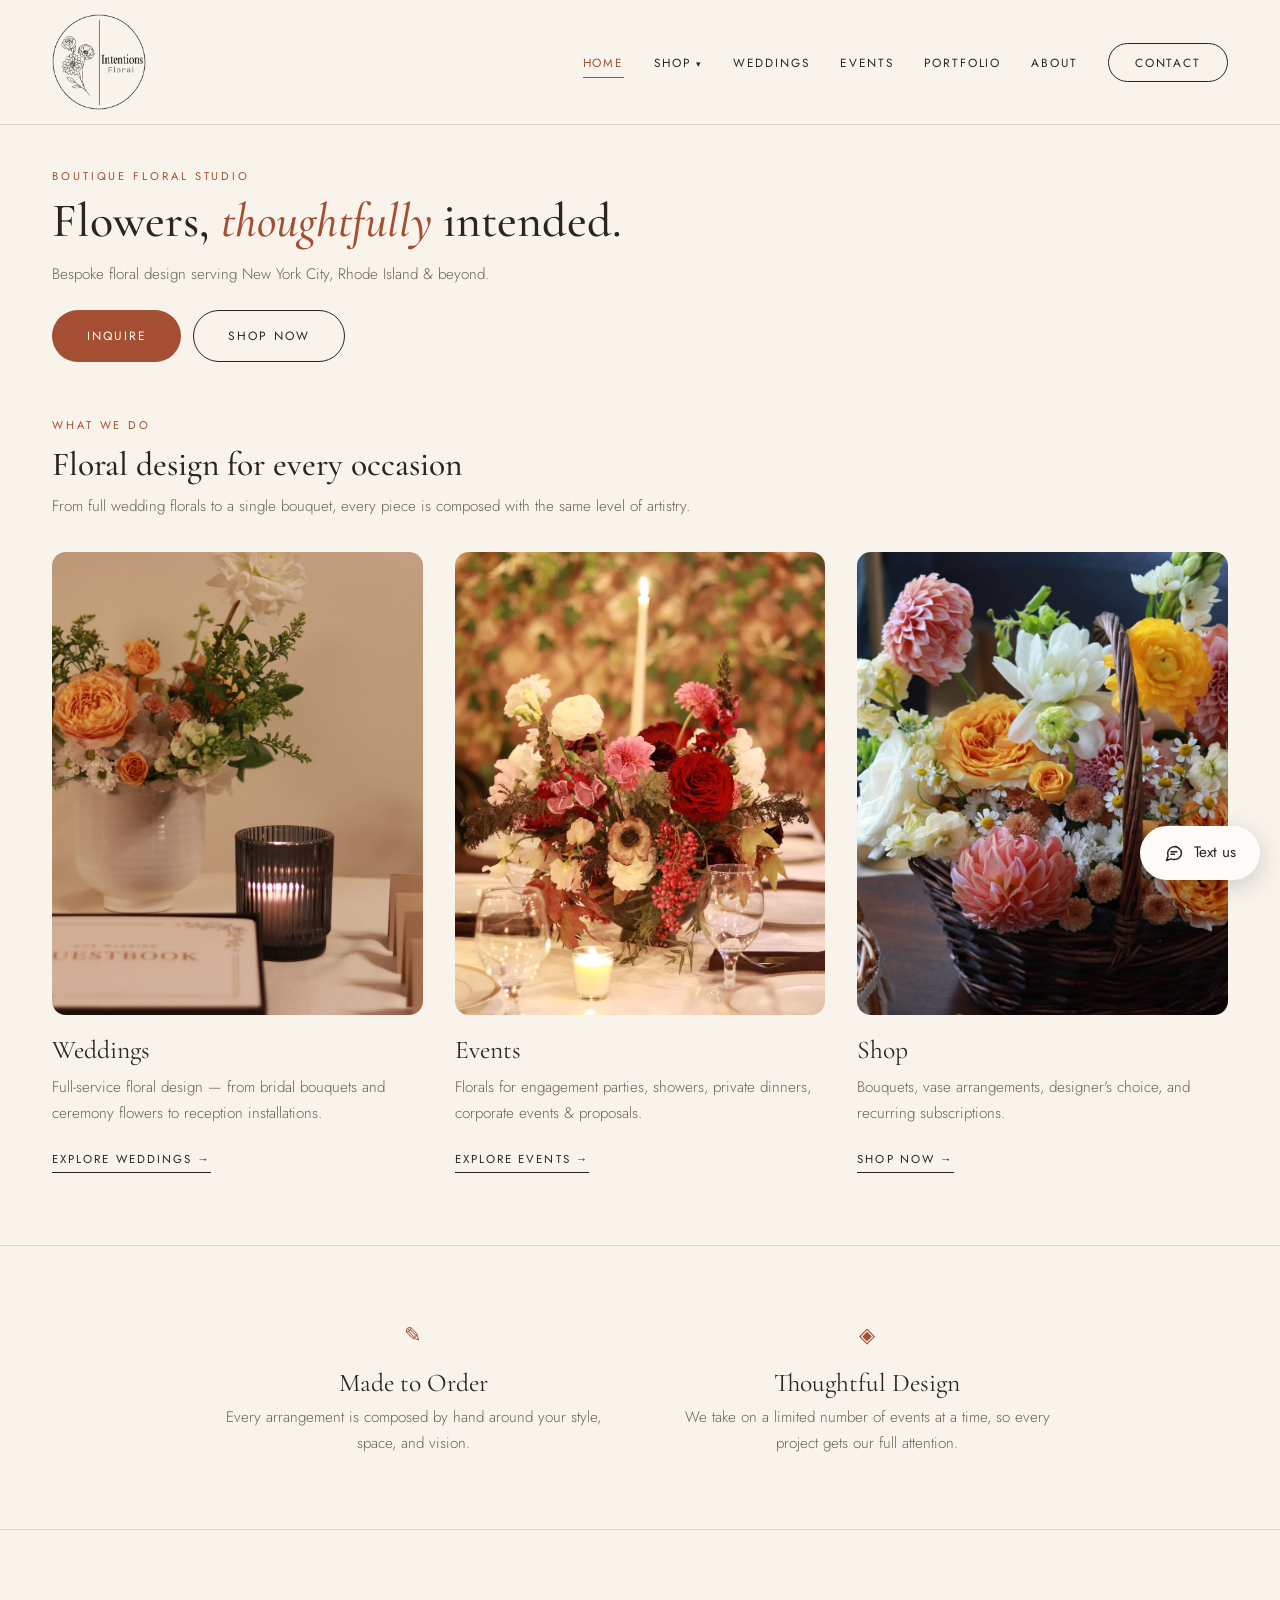
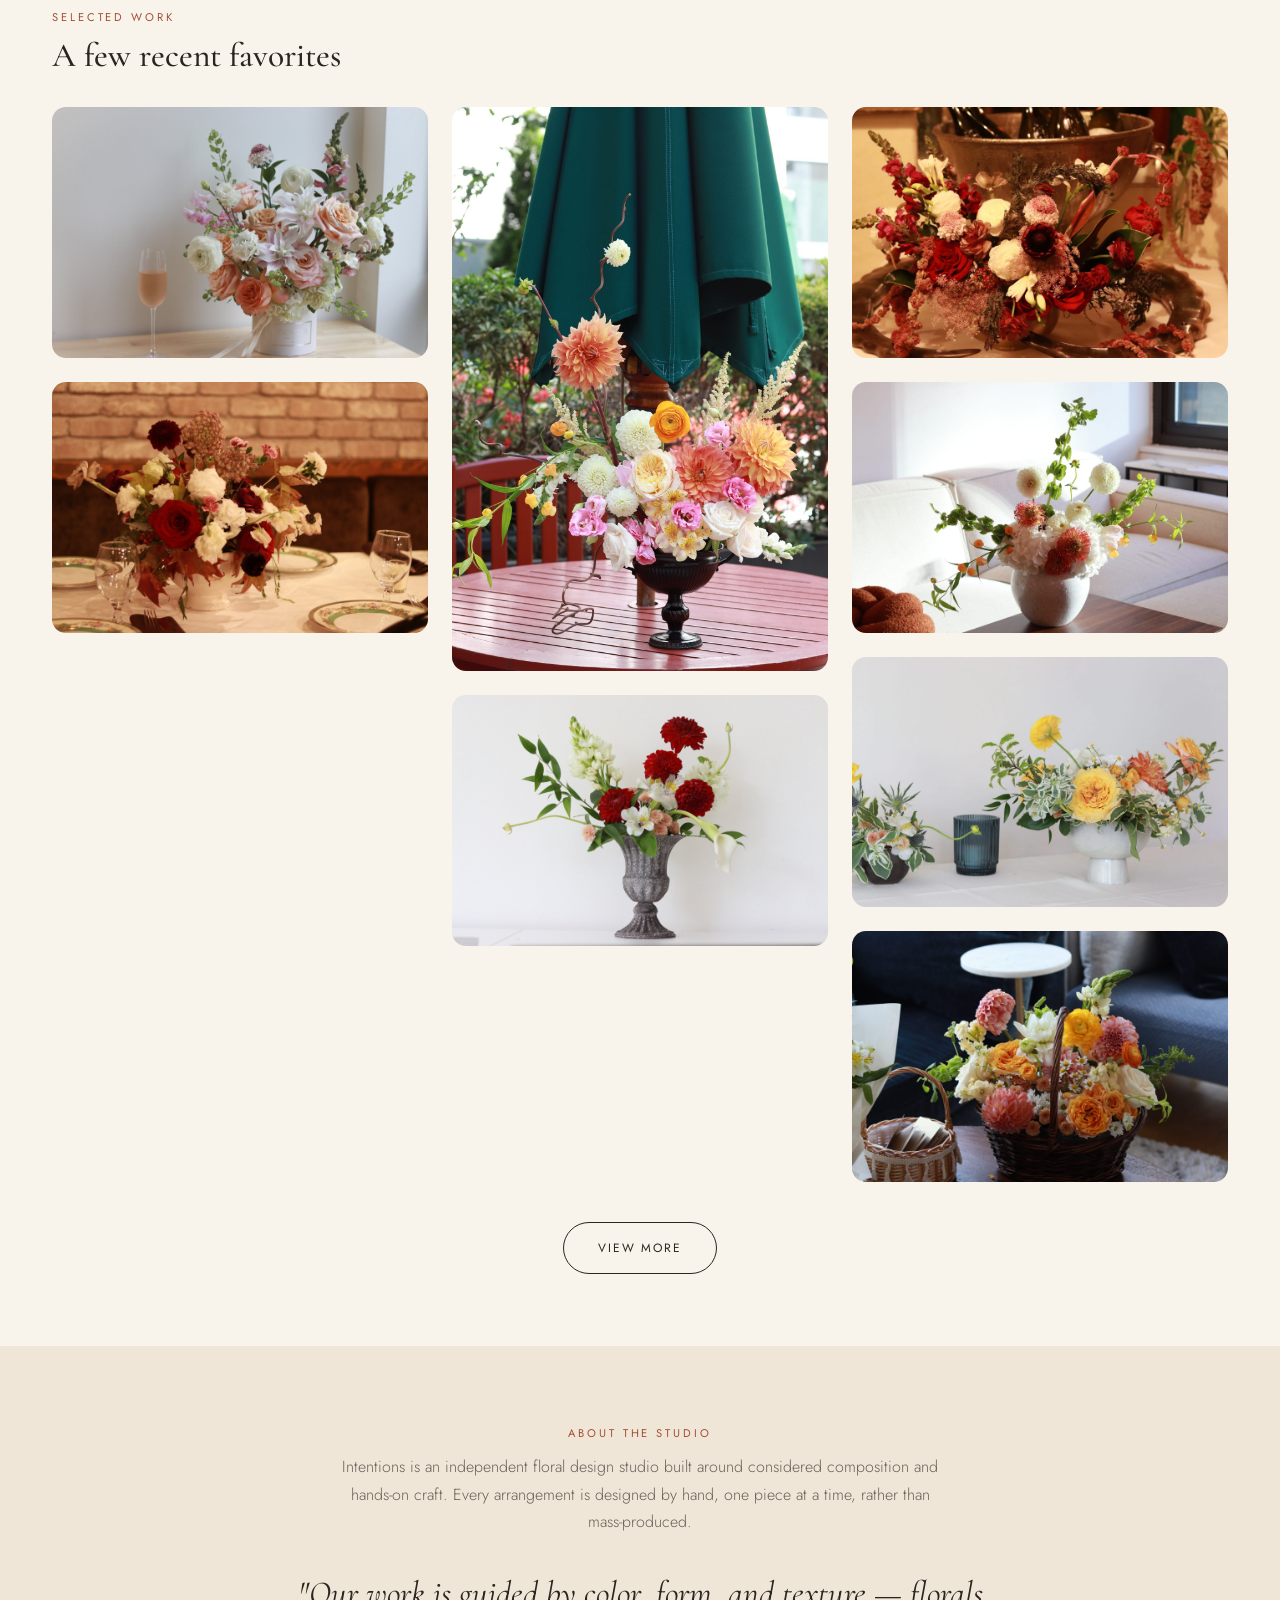
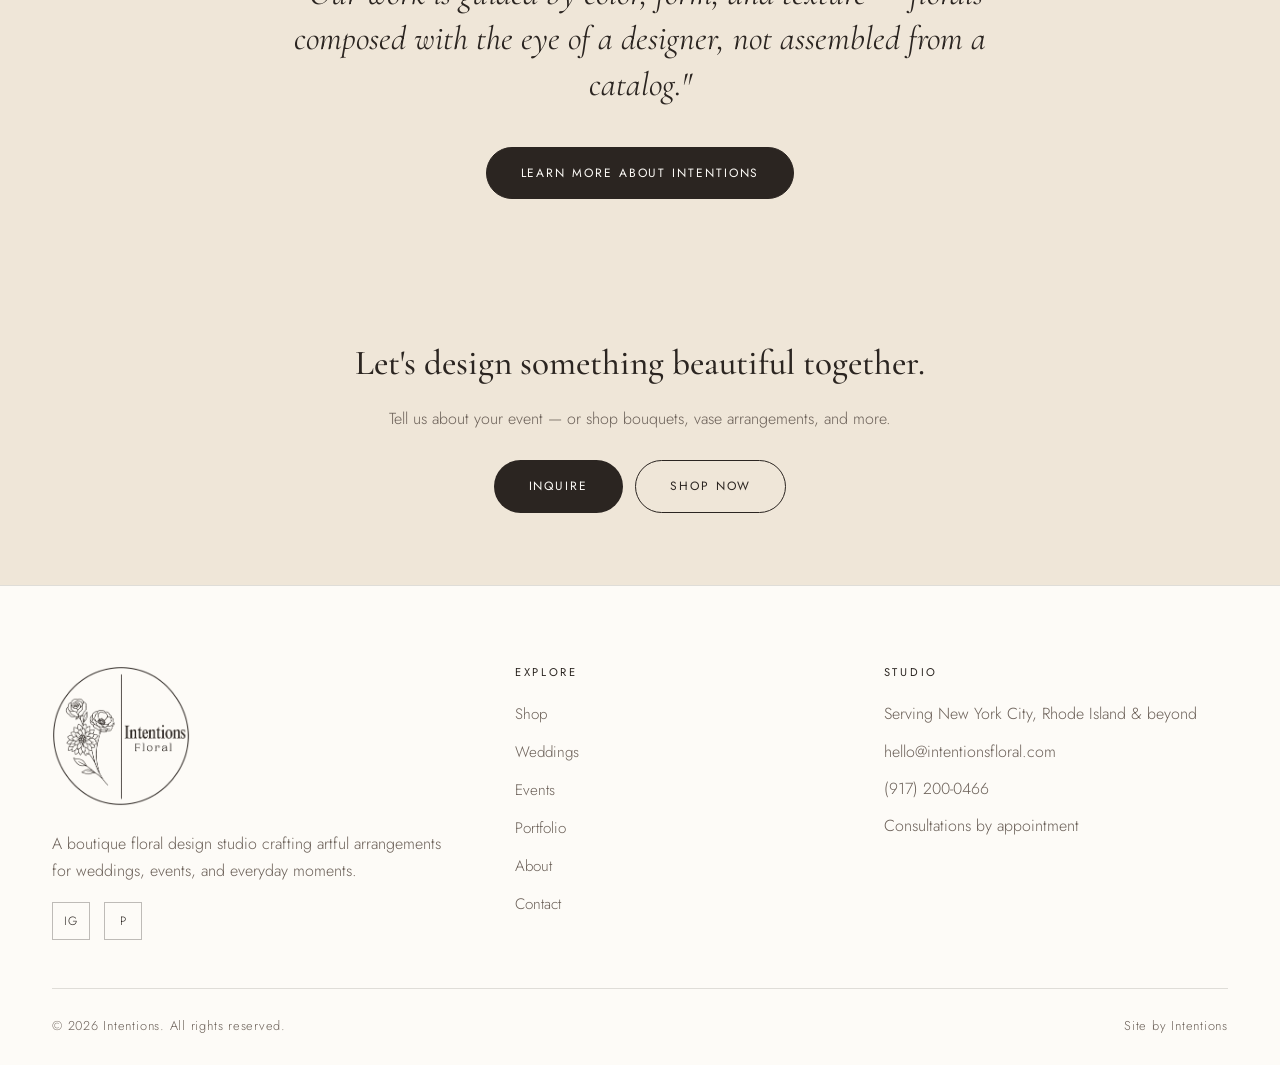
==== commit 227ae2be: "Use sharper photos (urn, hat box, green vase, grand bouquet), add held-arrangement photo to Portfoli" ====
--- a/index.html
+++ b/index.html
@@ -9,7 +9,7 @@
   <link rel="preconnect" href="https://fonts.googleapis.com">
   <link rel="preconnect" href="https://fonts.gstatic.com" crossorigin>
   <link href="https://fonts.googleapis.com/css2?family=Cormorant+Garamond:ital,wght@0,400;0,500;0,600;1,400;1,500&family=Jost:wght@300;400;500&display=swap" rel="stylesheet">
-  <link rel="stylesheet" href="css/style.css?v=56">
+  <link rel="stylesheet" href="css/style.css?v=61">
 </head>
 <body>
 
@@ -195,6 +195,6 @@
     </div>
   </footer>
 
-  <script src="js/main.js?v=56"></script>
+  <script src="js/main.js?v=61"></script>
 </body>
 </html>
--- a/css/style.css
+++ b/css/style.css
@@ -1843,3 +1843,10 @@
 }
 
 .form-error.visible { display: block; }
+
+/* About page without the founder photo: single readable column */
+.about-grid.about-solo {
+  grid-template-columns: 1fr;
+  max-width: 820px;
+  margin: 0 auto;
+}
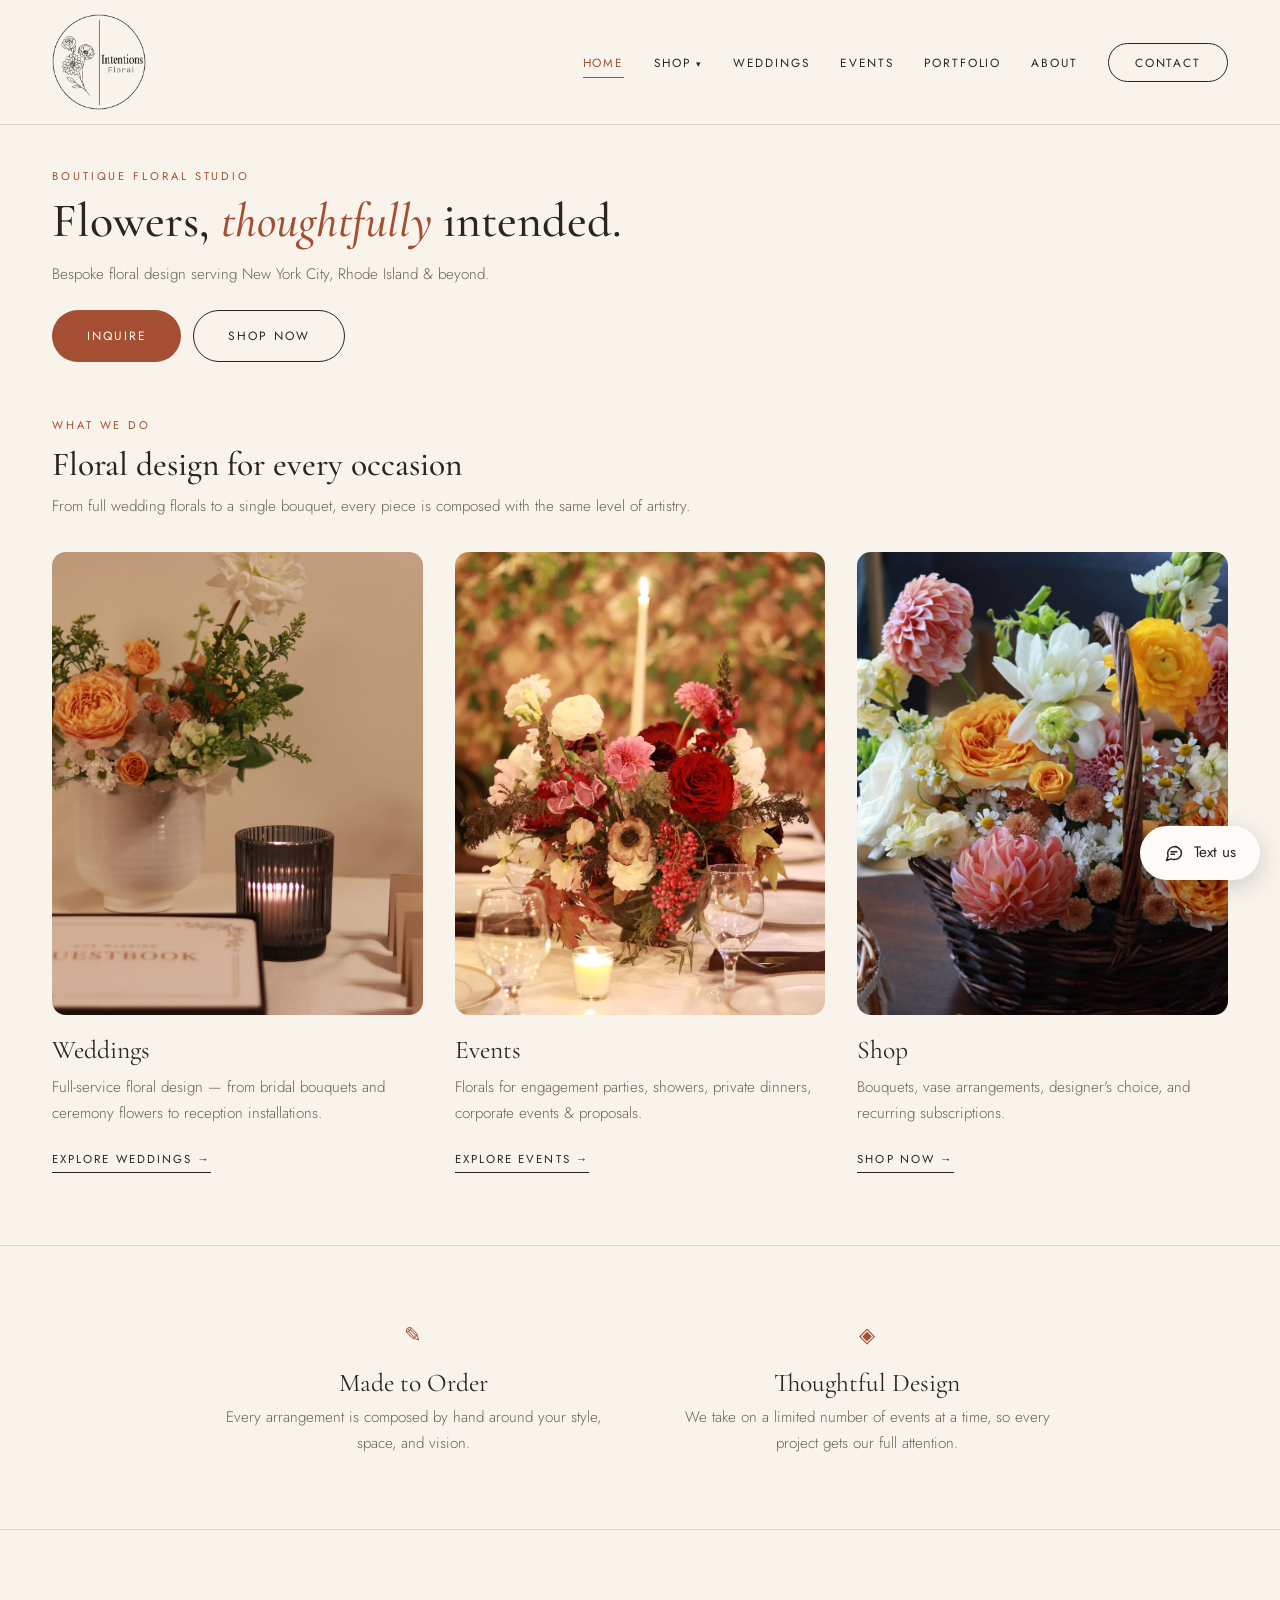
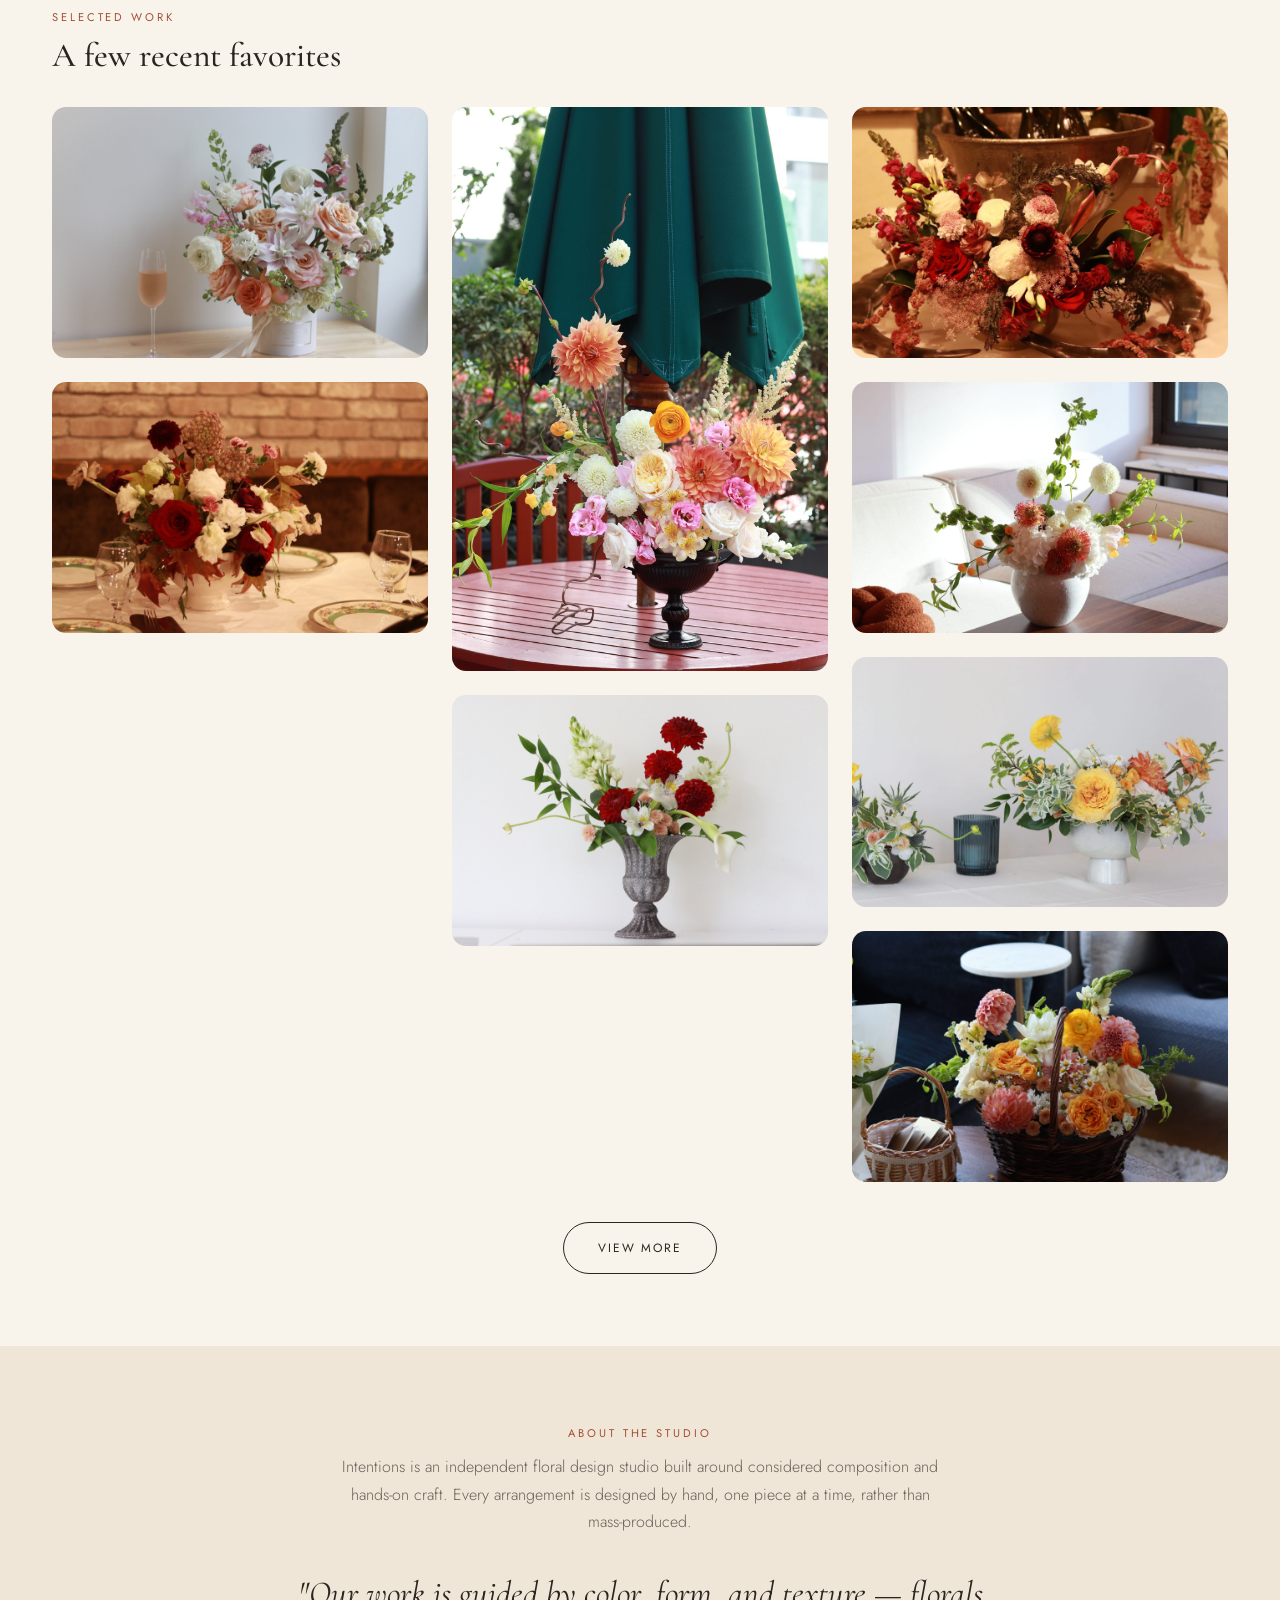
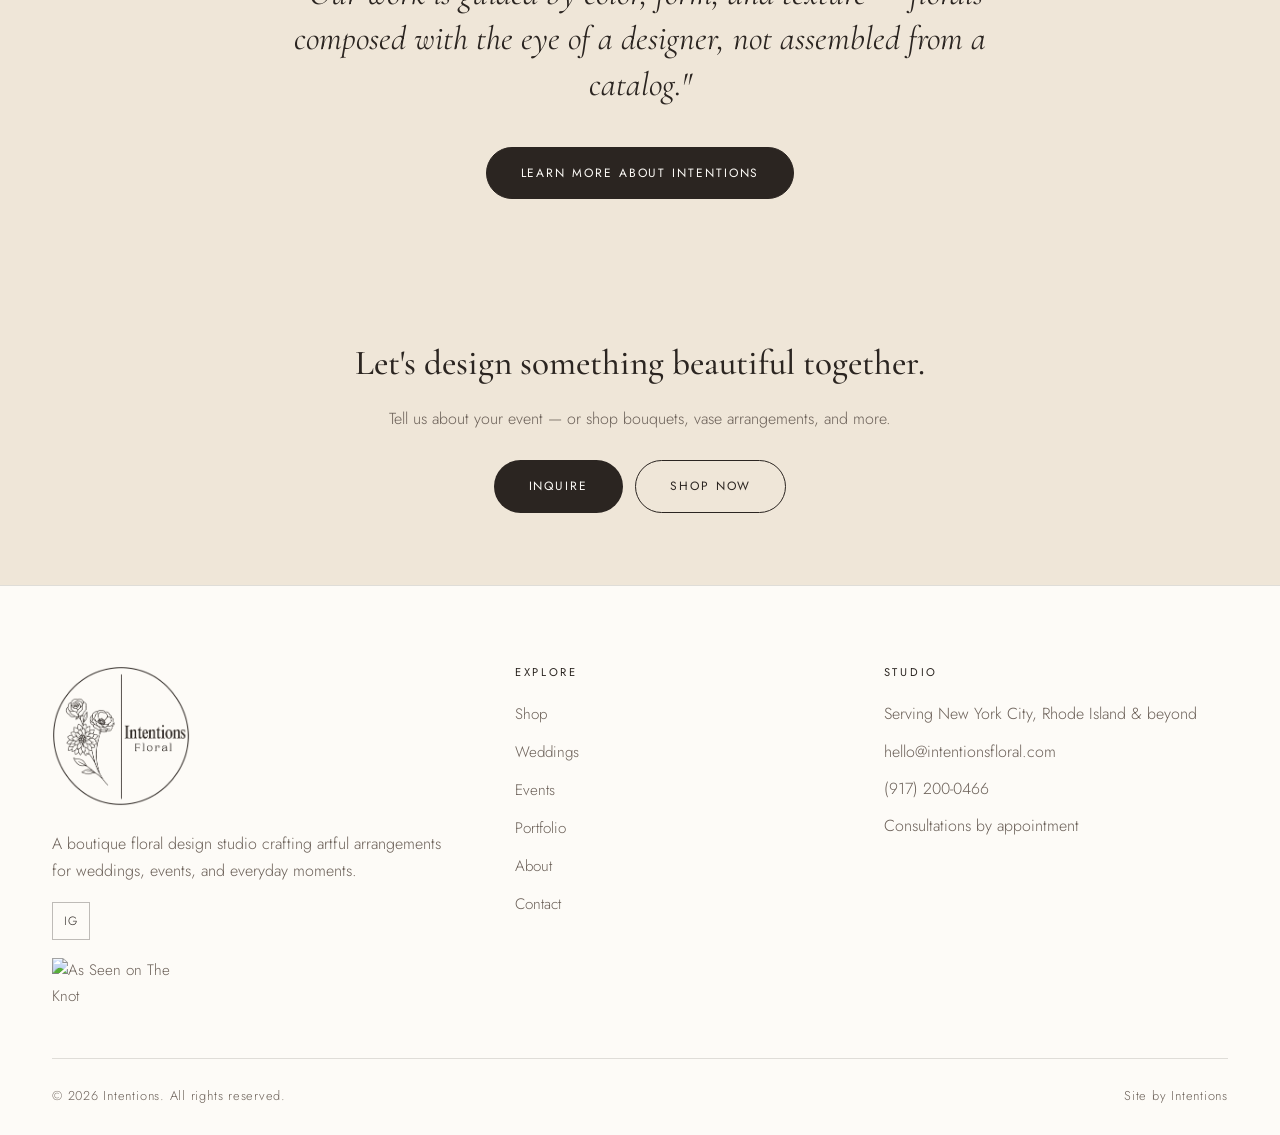
==== commit 5a12820e: "Add The Knot badge and Instagram links (footer and Contact page); remove Pinterest placeholder Co-Au" ====
--- a/index.html
+++ b/index.html
@@ -9,7 +9,7 @@
   <link rel="preconnect" href="https://fonts.googleapis.com">
   <link rel="preconnect" href="https://fonts.gstatic.com" crossorigin>
   <link href="https://fonts.googleapis.com/css2?family=Cormorant+Garamond:ital,wght@0,400;0,500;0,600;1,400;1,500&family=Jost:wght@300;400;500&display=swap" rel="stylesheet">
-  <link rel="stylesheet" href="css/style.css?v=61">
+  <link rel="stylesheet" href="css/style.css?v=68">
 </head>
 <body>
 
@@ -163,9 +163,9 @@
           <a href="index.html" class="footer-logo" aria-label="Intentions Floral home"><img src="images/brand/logo.png?v=3" alt="Intentions Floral"></a>
           <p>A boutique floral design studio crafting artful arrangements for weddings, events, and everyday moments.</p>
           <div class="social-links">
-            <a href="#" aria-label="Instagram">IG</a>
-            <a href="#" aria-label="Pinterest">P</a>
-          </div>
+            <a href="https://www.instagram.com/intentionsfloral/" target="_blank" rel="noopener" aria-label="Instagram">IG</a>
+          </div>
+          <a class="knot-badge" target="_blank" rel="noopener" href="https://www.theknot.com/marketplace/redirect-2109364?utm_source=vendor_website&amp;utm_medium=banner&amp;utm_term=9ddbecf1-5e7c-4694-a200-3a53f980f6e0&amp;utm_campaign=vendor_badge_assets"><img alt="As Seen on The Knot" src="https://d13ns7kbjmbjip.cloudfront.net/For_Your_Website/TK-badge_AsSeen.png" width="120" loading="lazy"></a>
         </div>
         <div class="footer-col">
           <h4>Explore</h4>
@@ -195,6 +195,6 @@
     </div>
   </footer>
 
-  <script src="js/main.js?v=61"></script>
+  <script src="js/main.js?v=63"></script>
 </body>
 </html>
--- a/css/style.css
+++ b/css/style.css
@@ -1850,3 +1850,7 @@
   max-width: 820px;
   margin: 0 auto;
 }
+
+/* The Knot badge in the footer */
+.knot-badge { display: inline-block; margin-top: 18px; }
+.knot-badge img { width: 120px; height: auto; display: block; }
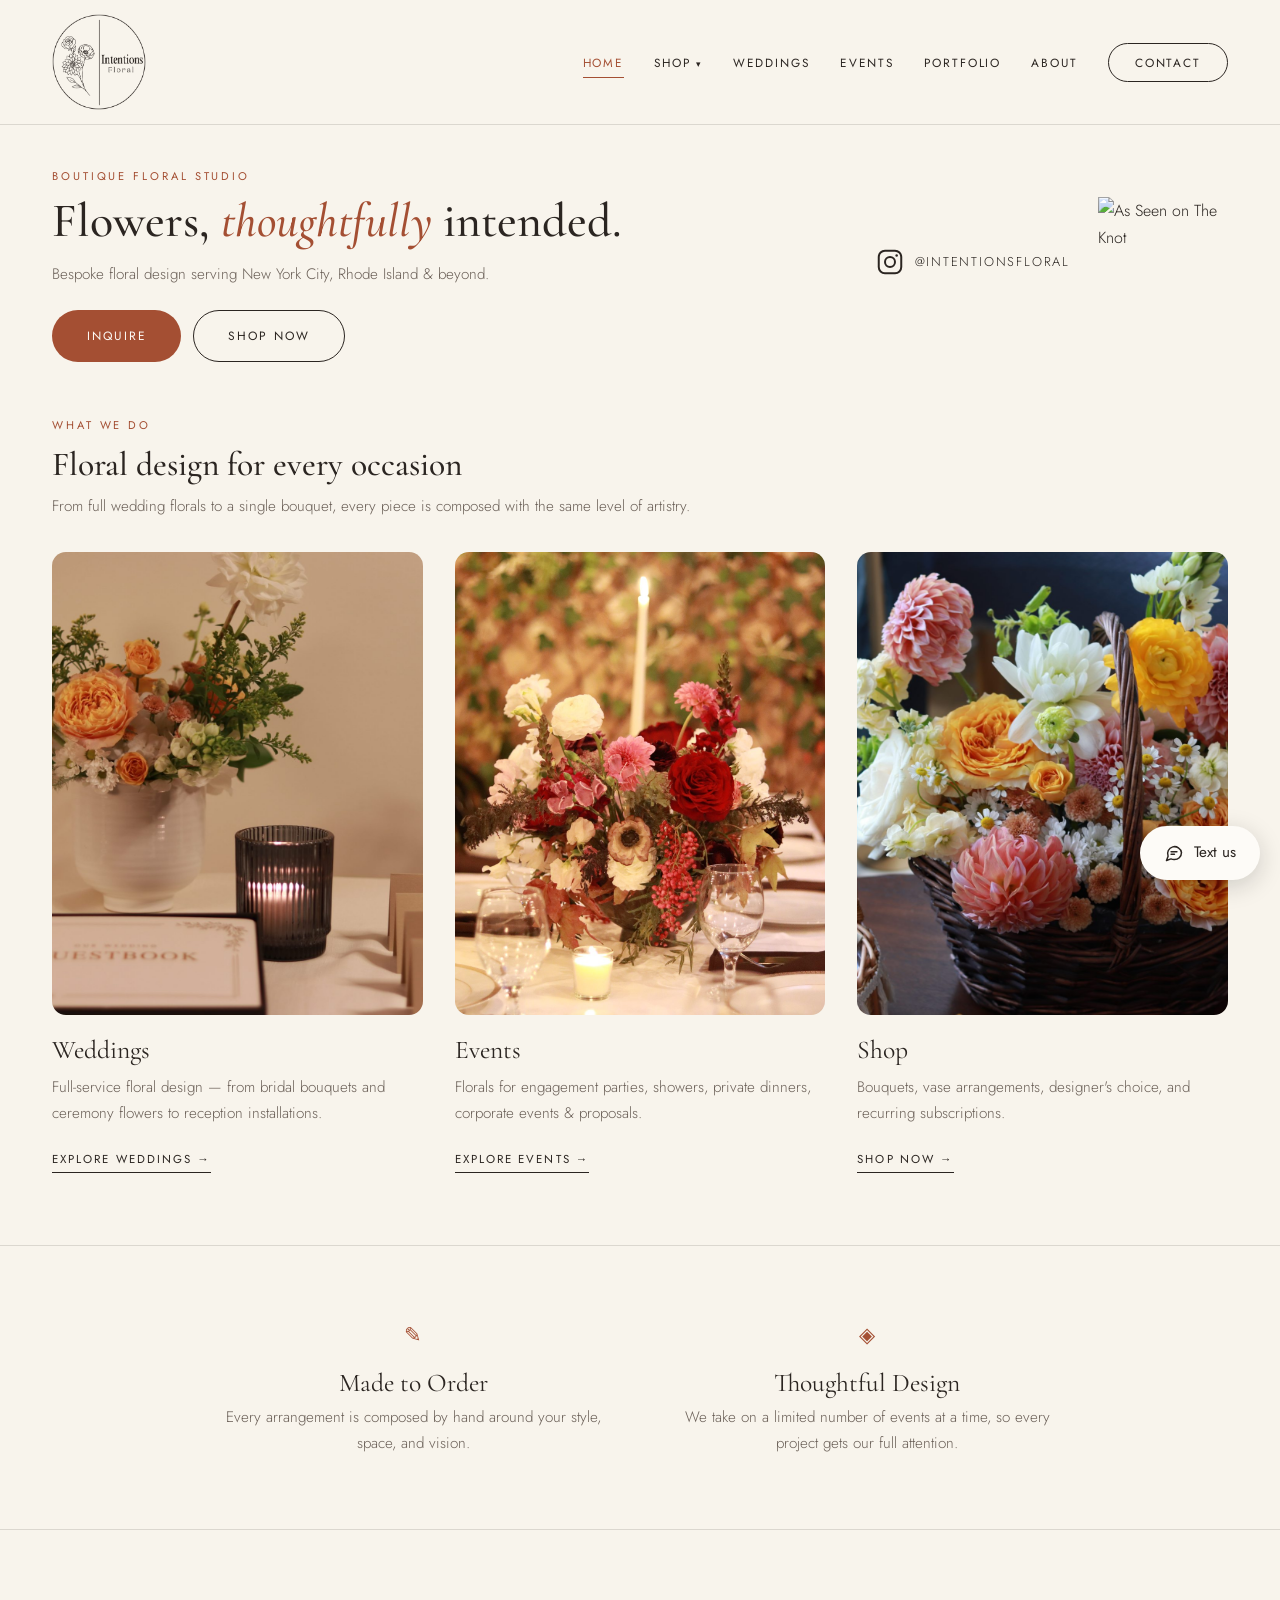
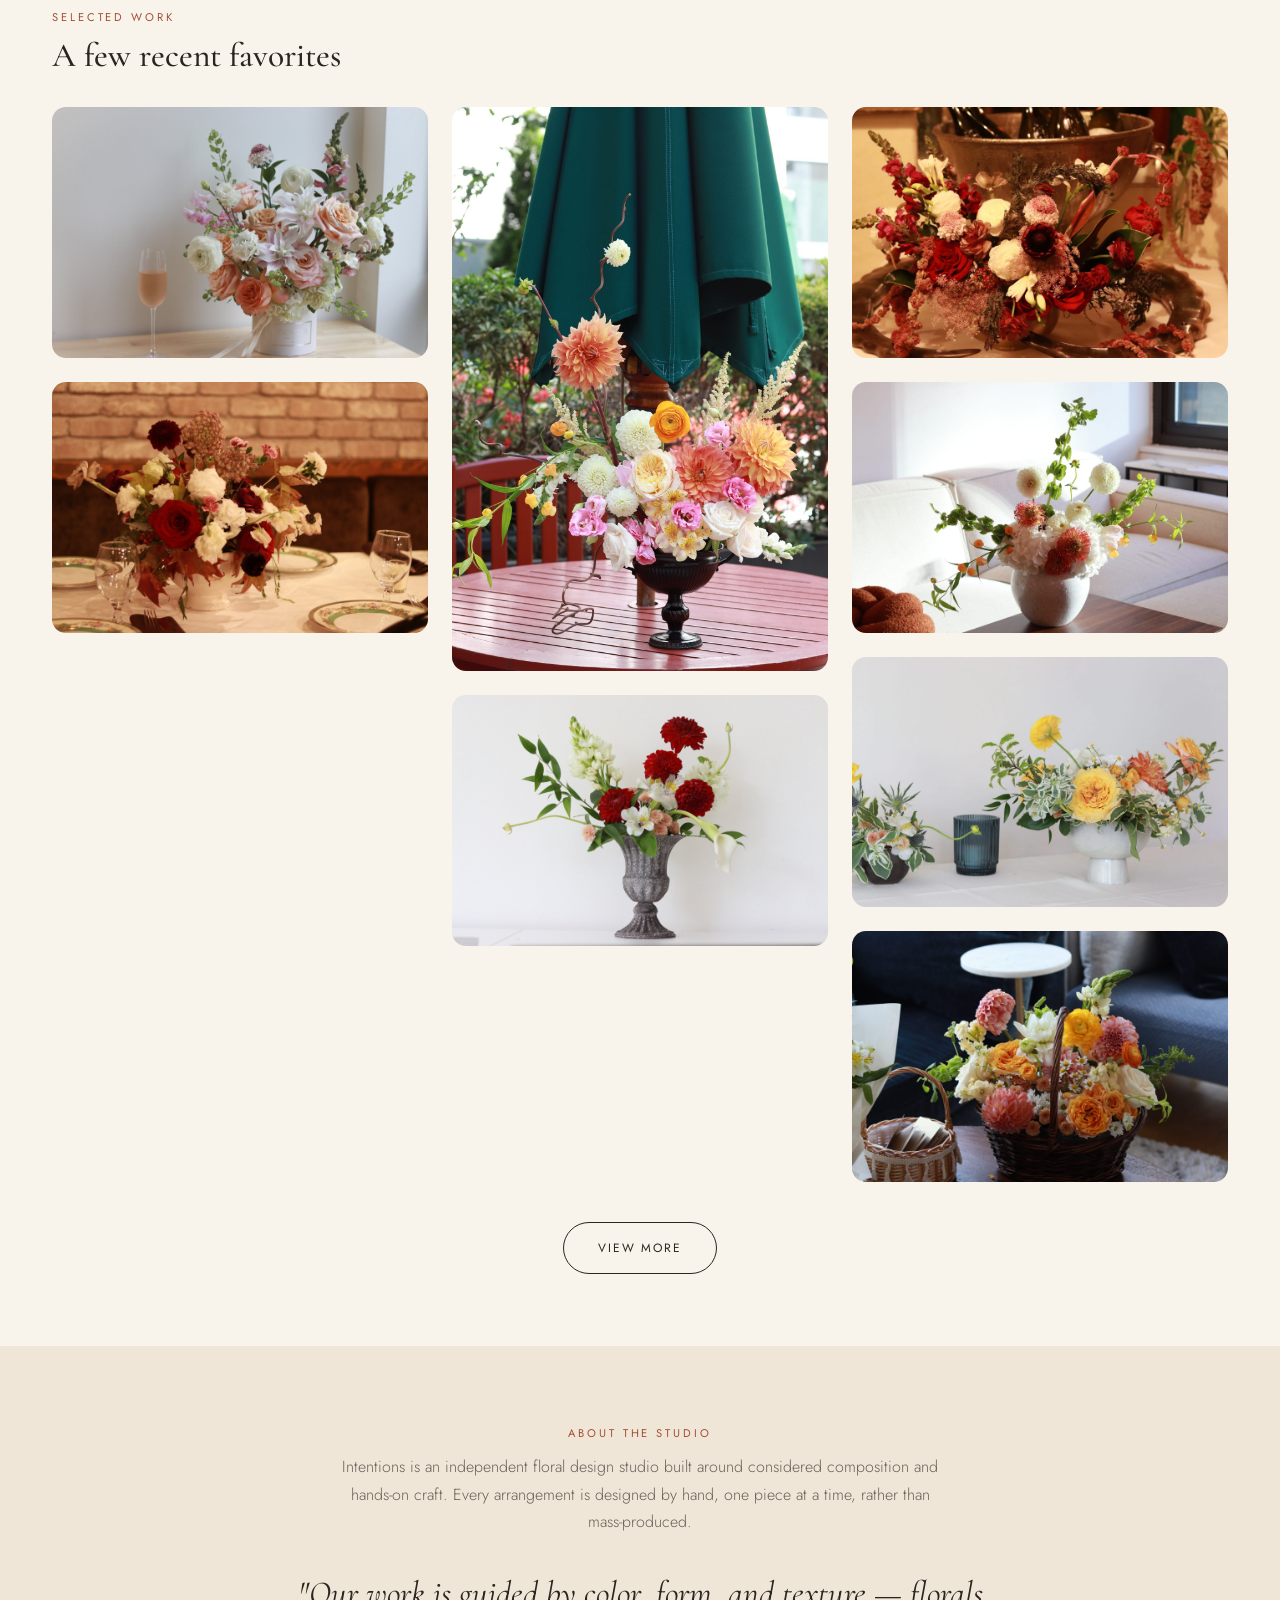
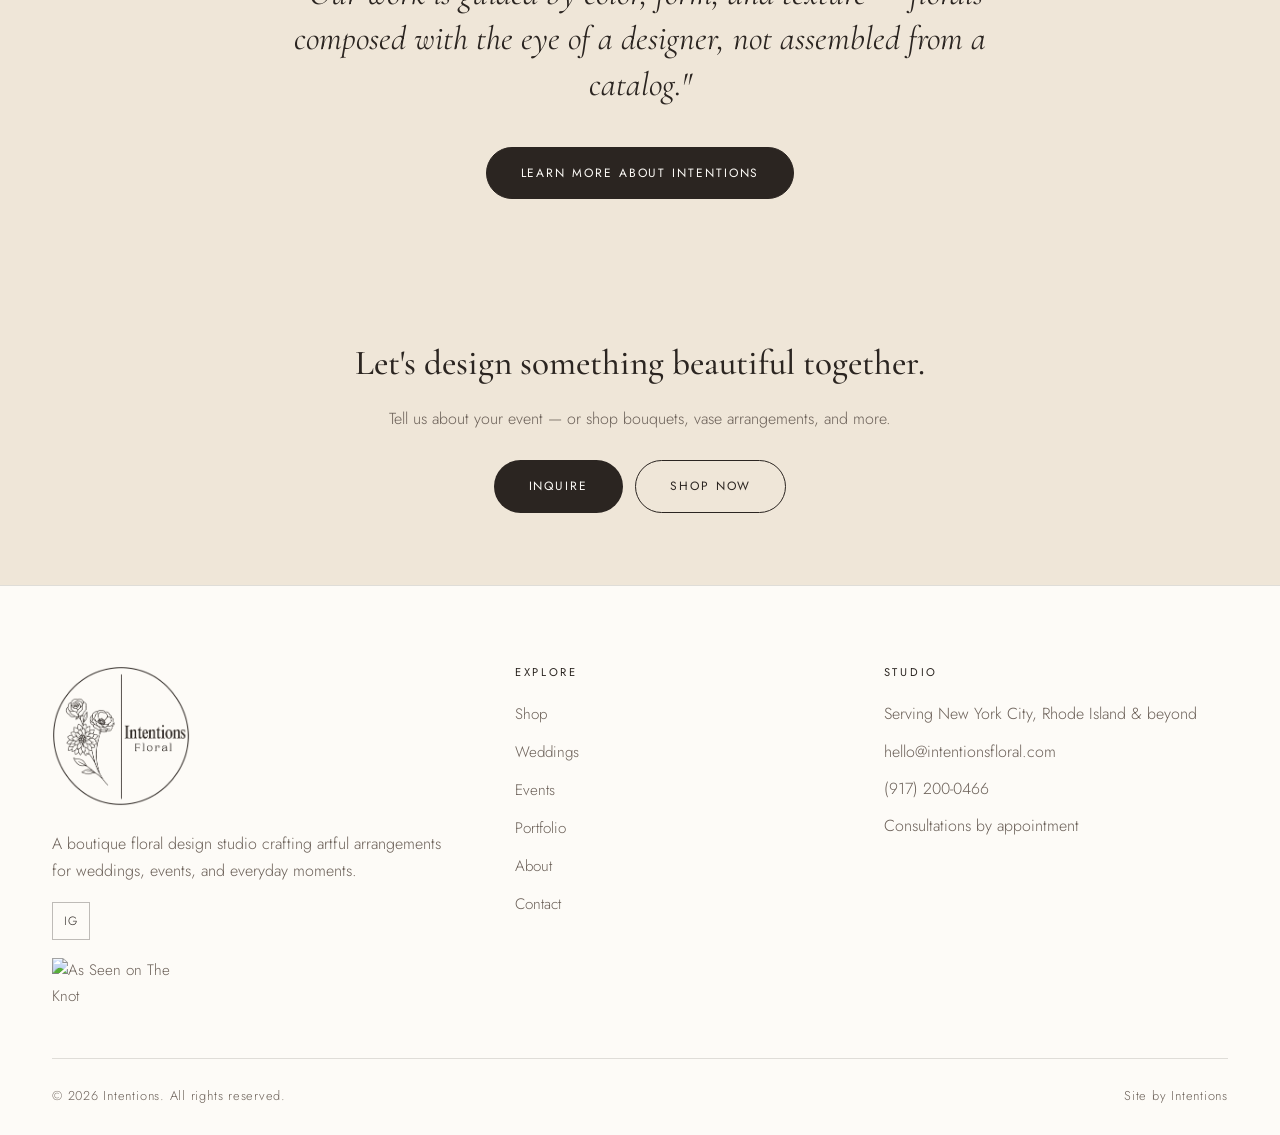
==== commit 770b334e: "Homepage banner: add Instagram link and The Knot badge on the right Co-Authored-By: Claude Sonnet 5." ====
--- a/index.html
+++ b/index.html
@@ -9,7 +9,7 @@
   <link rel="preconnect" href="https://fonts.googleapis.com">
   <link rel="preconnect" href="https://fonts.gstatic.com" crossorigin>
   <link href="https://fonts.googleapis.com/css2?family=Cormorant+Garamond:ital,wght@0,400;0,500;0,600;1,400;1,500&family=Jost:wght@300;400;500&display=swap" rel="stylesheet">
-  <link rel="stylesheet" href="css/style.css?v=68">
+  <link rel="stylesheet" href="css/style.css?v=70">
 </head>
 <body>
 
@@ -52,6 +52,13 @@
             <a href="shop.html" class="btn btn-outline">Shop Now</a>
           </div>
         </div>
+        <div class="hero-social">
+          <a class="hero-ig" href="https://www.instagram.com/intentionsfloral/" target="_blank" rel="noopener" aria-label="Follow Intentions Floral on Instagram">
+            <svg viewBox="0 0 24 24" width="30" height="30" fill="none" stroke="currentColor" stroke-width="1.6" stroke-linecap="round" stroke-linejoin="round" aria-hidden="true"><rect x="3" y="3" width="18" height="18" rx="5"/><circle cx="12" cy="12" r="4"/><circle cx="17.3" cy="6.7" r="1" fill="currentColor" stroke="none"/></svg>
+            <span>@intentionsfloral</span>
+          </a>
+          <a class="hero-knot" target="_blank" rel="noopener" href="https://www.theknot.com/marketplace/redirect-2109364?utm_source=vendor_website&amp;utm_medium=banner&amp;utm_term=9ddbecf1-5e7c-4694-a200-3a53f980f6e0&amp;utm_campaign=vendor_badge_assets"><img alt="As Seen on The Knot" src="https://d13ns7kbjmbjip.cloudfront.net/For_Your_Website/TK-badge_AsSeen.png" width="150" height="150"></a>
+        </div>
       </div>
     </section>
 
--- a/css/style.css
+++ b/css/style.css
@@ -1854,3 +1854,37 @@
 /* The Knot badge in the footer */
 .knot-badge { display: inline-block; margin-top: 18px; }
 .knot-badge img { width: 120px; height: auto; display: block; }
+
+/* Homepage hero: Instagram and The Knot on the right */
+.hero .container {
+  display: flex;
+  align-items: center;
+  justify-content: space-between;
+  gap: 32px;
+  flex-wrap: wrap;
+}
+
+.hero-social {
+  display: flex;
+  align-items: center;
+  gap: 28px;
+}
+
+.hero-ig {
+  display: inline-flex;
+  align-items: center;
+  gap: 10px;
+  color: var(--color-ink);
+  font-size: 0.8rem;
+  letter-spacing: 0.14em;
+  text-transform: uppercase;
+  transition: color var(--transition);
+}
+
+.hero-ig:hover { color: var(--color-terracotta); }
+.hero-knot img { display: block; width: 130px; height: 130px; }
+
+@media (max-width: 860px) {
+  .hero-social { gap: 20px; margin-top: 8px; }
+  .hero-knot img { width: 96px; height: 96px; }
+}
